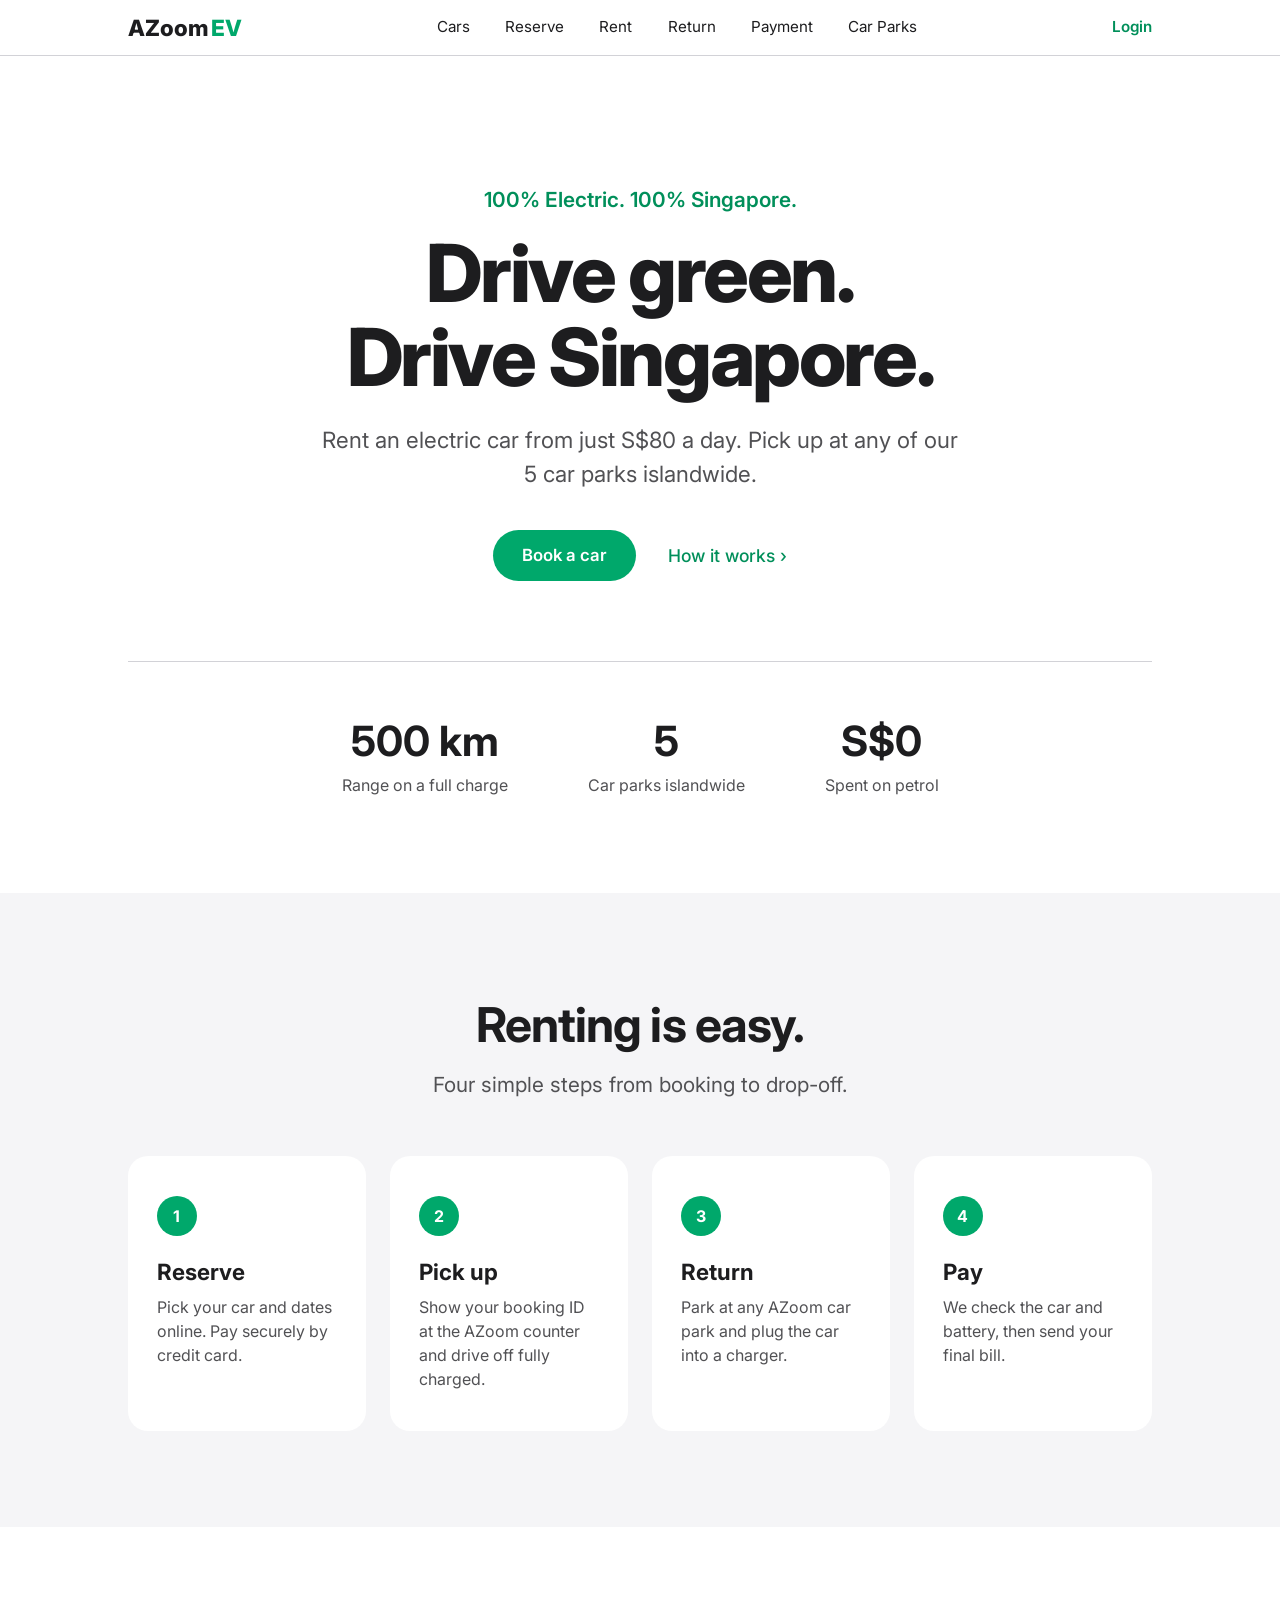
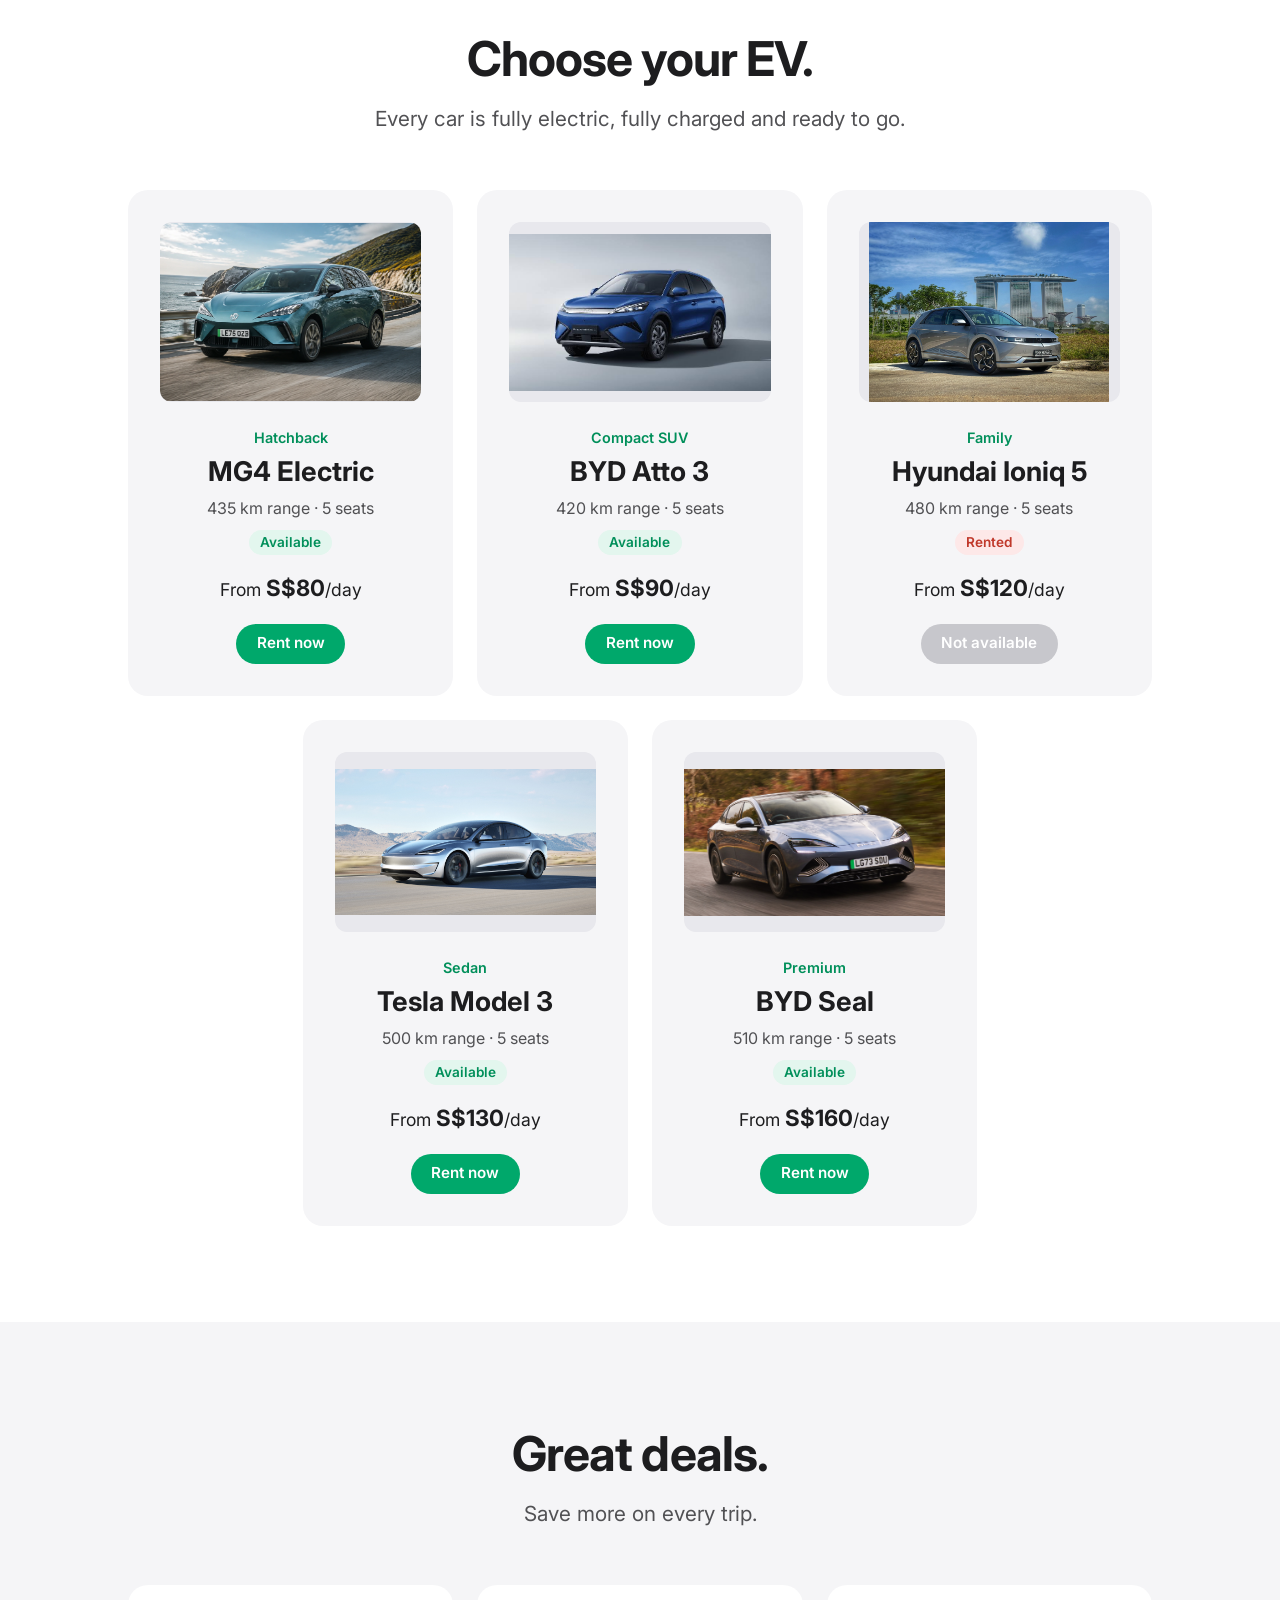
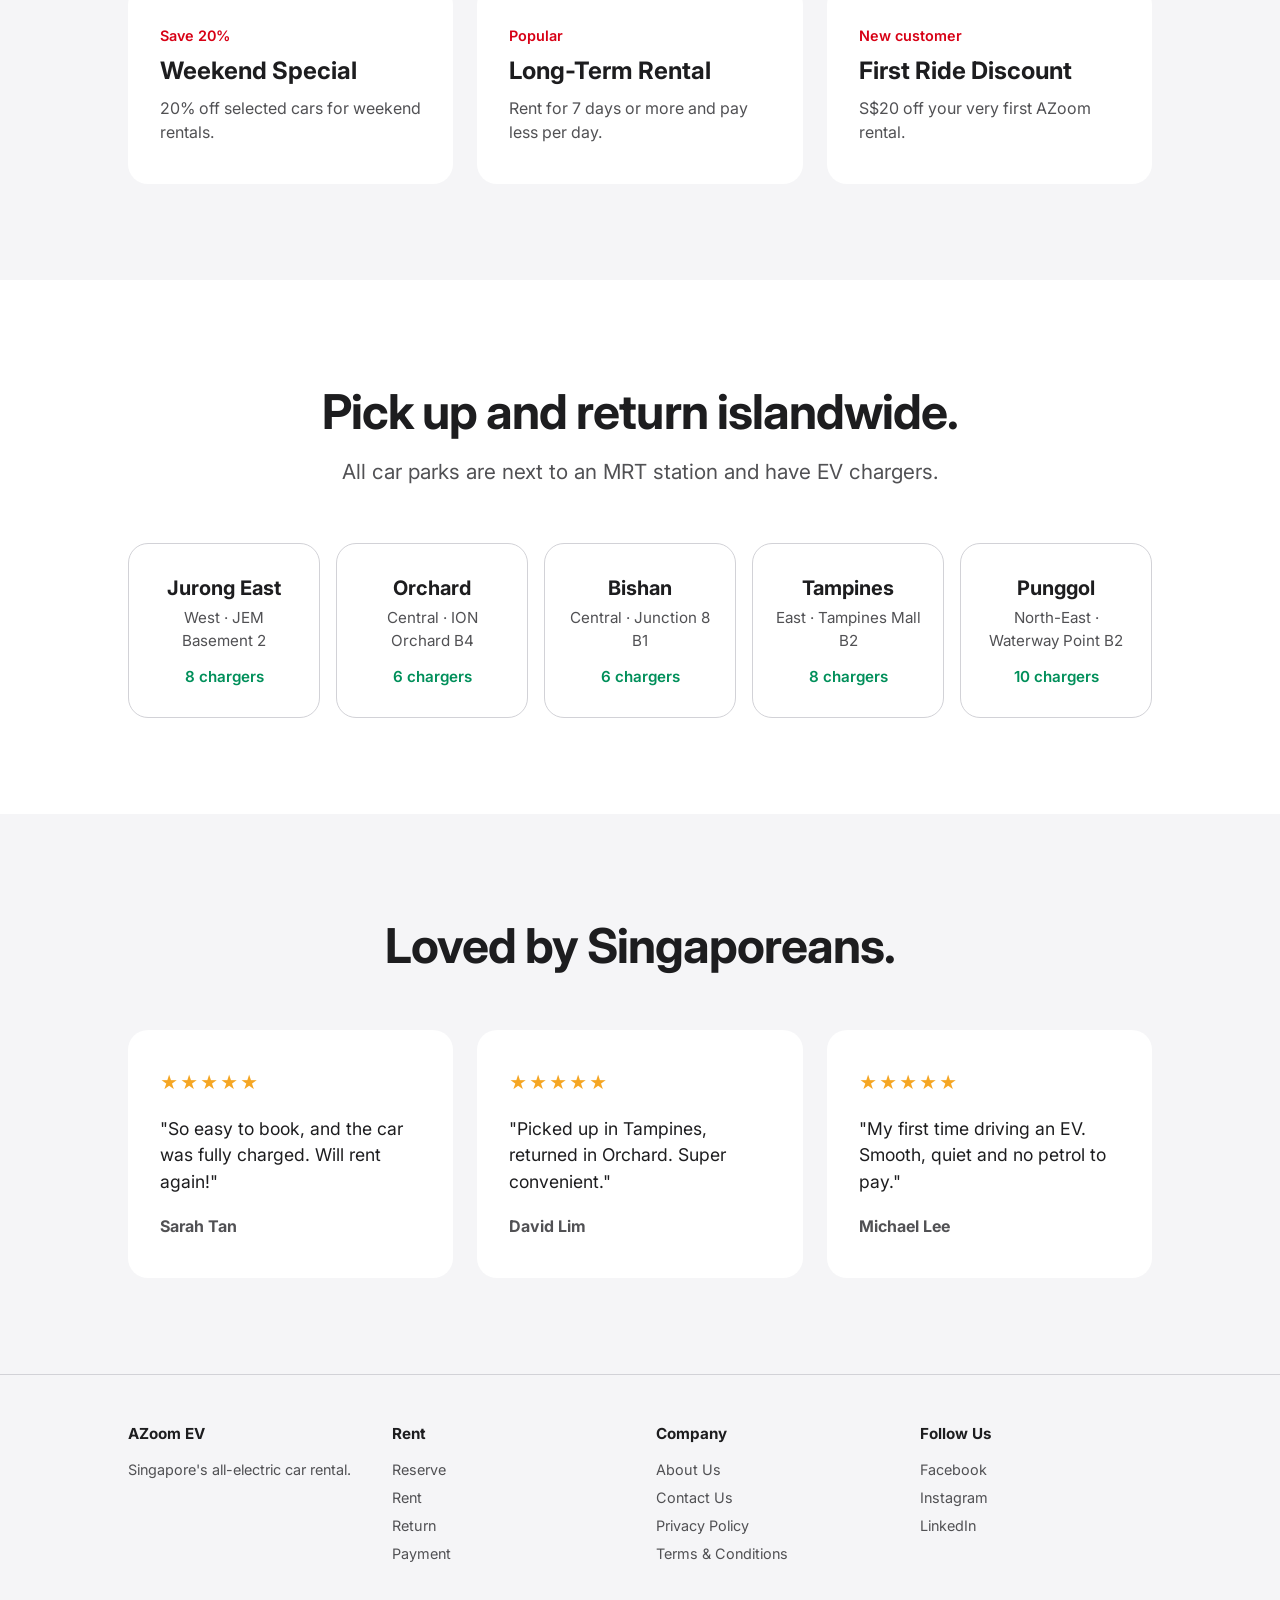
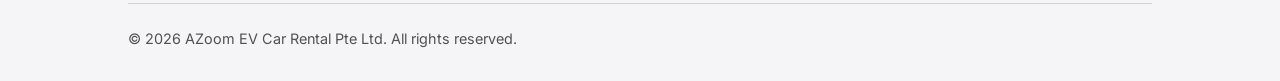
==== index.html @ a7573cf9 "Add rent at the office page Counter staff look up a booking ID, tick the licence and card checks, re" ====
<!DOCTYPE html>
<html lang="en">
<head>
    <meta charset="UTF-8">
    <meta name="viewport" content="width=device-width, initial-scale=1.0">
    <title>AZoom | Singapore's All-Electric Car Rental</title>
    <!-- Inter font from Google Fonts (close to Apple's font) -->
    <link href="https://fonts.googleapis.com/css2?family=Inter:wght@400;500;600;700;800&display=swap" rel="stylesheet">
    <link rel="stylesheet" href="Car_rental.css">
</head>
<body>
    <header>
        <a href="index.html" class="logo">AZoom<span>EV</span></a>
        <nav>
            <a href="#fleet">Cars</a>
            <a href="reserve.html">Reserve</a>
            <a href="rent.html">Rent</a>
            <a href="#">Return</a>
            <a href="#">Payment</a>
            <a href="#carparks">Car Parks</a>
        </nav>
        <a href="#" class="login">Login</a>
    </header>

    <main>
        <!-- Hero -->
        <section class="hero">
            <p class="eyebrow">100% Electric. 100% Singapore.</p>
            <h1>Drive green.<br>Drive Singapore.</h1>
            <p class="hero-sub">Rent an electric car from just S$80 a day. Pick up at any of our 5 car parks islandwide.</p>
            <div class="hero-links">
                <a href="#fleet" class="btn">Book a car</a>
                <a href="#how" class="link">How it works &rsaquo;</a>
            </div>
            <div class="stats">
                <div><strong>500 km</strong><span>Range on a full charge</span></div>
                <div><strong>5</strong><span>Car parks islandwide</span></div>
                <div><strong>S$0</strong><span>Spent on petrol</span></div>
            </div>
        </section>

        <!-- How it works -->
        <section class="how grey" id="how">
            <h2>Renting is easy.</h2>
            <p class="section-sub">Four simple steps from booking to drop-off.</p>
            <div class="steps">
                <article class="step">
                    <span class="num">1</span>
                    <h3>Reserve</h3>
                    <p>Pick your car and dates online. Pay securely by credit card.</p>
                </article>
                <article class="step">
                    <span class="num">2</span>
                    <h3>Pick up</h3>
                    <p>Show your booking ID at the AZoom counter and drive off fully charged.</p>
                </article>
                <article class="step">
                    <span class="num">3</span>
                    <h3>Return</h3>
                    <p>Park at any AZoom car park and plug the car into a charger.</p>
                </article>
                <article class="step">
                    <span class="num">4</span>
                    <h3>Pay</h3>
                    <p>We check the car and battery, then send your final bill.</p>
                </article>
            </div>
        </section>

        <!-- Fleet -->
        <section class="fleet" id="fleet">
            <h2>Choose your EV.</h2>
            <p class="section-sub">Every car is fully electric, fully charged and ready to go.</p>
            <!-- Car cards are added by script.js from the cars array in data.js -->
            <div class="car_grid" id="car-grid"></div>
        </section>

        <!-- Promotions -->
        <section class="promotion grey">
            <h2>Great deals.</h2>
            <p class="section-sub">Save more on every trip.</p>
            <div class="promo_grid">
                <article class="promo">
                    <p class="promo-tag">Save 20%</p>
                    <h3>Weekend Special</h3>
                    <p>20% off selected cars for weekend rentals.</p>
                </article>
                <article class="promo">
                    <p class="promo-tag">Popular</p>
                    <h3>Long-Term Rental</h3>
                    <p>Rent for 7 days or more and pay less per day.</p>
                </article>
                <article class="promo">
                    <p class="promo-tag">New customer</p>
                    <h3>First Ride Discount</h3>
                    <p>S$20 off your very first AZoom rental.</p>
                </article>
            </div>
        </section>

        <!-- Car parks -->
        <section class="carparks" id="carparks">
            <h2>Pick up and return islandwide.</h2>
            <p class="section-sub">All car parks are next to an MRT station and have EV chargers.</p>
            <!-- Car park cards are added by script.js from the carParks array in data.js -->
            <div class="carpark_grid" id="carpark-grid"></div>
        </section>

        <!-- Reviews -->
        <section class="testimonials grey">
            <h2>Loved by Singaporeans.</h2>
            <div class="testimonial-container">
                <article class="testimonial">
                    <p class="stars">★★★★★</p>
                    <p>"So easy to book, and the car was fully charged. Will rent again!"</p>
                    <h3>Sarah Tan</h3>
                </article>
                <article class="testimonial">
                    <p class="stars">★★★★★</p>
                    <p>"Picked up in Tampines, returned in Orchard. Super convenient."</p>
                    <h3>David Lim</h3>
                </article>
                <article class="testimonial">
                    <p class="stars">★★★★★</p>
                    <p>"My first time driving an EV. Smooth, quiet and no petrol to pay."</p>
                    <h3>Michael Lee</h3>
                </article>
            </div>
        </section>
    </main>

    <footer>
        <div class="footer-container">
            <div>
                <h3>AZoom EV</h3>
                <p>Singapore's all-electric car rental.</p>
            </div>
            <div>
                <h3>Rent</h3>
                <ul>
                    <li><a href="reserve.html">Reserve</a></li>
                    <li><a href="rent.html">Rent</a></li>
                    <li><a href="#">Return</a></li>
                    <li><a href="#">Payment</a></li>
                </ul>
            </div>
            <div>
                <h3>Company</h3>
                <ul>
                    <li><a href="#">About Us</a></li>
                    <li><a href="#">Contact Us</a></li>
                    <li><a href="#">Privacy Policy</a></li>
                    <li><a href="#">Terms &amp; Conditions</a></li>
                </ul>
            </div>
            <div>
                <h3>Follow Us</h3>
                <ul>
                    <li><a href="#">Facebook</a></li>
                    <li><a href="#">Instagram</a></li>
                    <li><a href="#">LinkedIn</a></li>
                </ul>
            </div>
        </div>
        <p class="copyright">&copy; 2026 AZoom EV Car Rental Pte Ltd. All rights reserved.</p>
    </footer>

    <!-- data.js must load first, because script.js uses its arrays -->
    <script src="data.js"></script>
    <script src="script.js"></script>
</body>
</html>
---- Car_rental.css ----
/* =========================================
   Colours (change them here once)
========================================= */
:root {
    --black: #1d1d1f;     /* main text, Apple-style near-black */
    --grey-text: #515154; /* secondary text, still easy to read */
    --grey-bg: #f5f5f7;   /* light grey section background */
    --green: #00a86b;     /* AZoom EV brand colour */
    --green-dark: #008f5a;
    --white: #ffffff;
    --border: #d2d2d7;
}

/* =========================================
   Global & Reset
========================================= */
* {
    margin: 0;
    padding: 0;
    box-sizing: border-box;
}

html {
    scroll-behavior: smooth;
}

body {
    font-family: -apple-system, BlinkMacSystemFont, 'Inter', Arial, sans-serif;
    color: var(--black);
    background-color: var(--white);
    line-height: 1.5;
}

a {
    text-decoration: none;
}

[hidden] {
    display: none !important;
}

section {
    padding: 6rem 10%;
    text-align: center;
}

.grey {
    background-color: var(--grey-bg);
}

section h2 {
    font-size: 3rem;
    font-weight: 700;
    letter-spacing: -0.02em;
}

.section-sub {
    font-size: 1.3rem;
    color: var(--grey-text);
    margin: 0.5rem 0 3.5rem;
}

/* Buttons */
.btn {
    display: inline-block;
    padding: 0.8rem 1.8rem;
    border-radius: 999px;
    background-color: var(--green);
    color: var(--white);
    font-size: 1.05rem;
    font-weight: 600;
    transition: background-color 0.2s ease;
}

.btn:hover {
    background-color: var(--green-dark);
}

.btn-small {
    padding: 0.55rem 1.3rem;
    font-size: 0.95rem;
}

.link {
    color: var(--green-dark);
    font-size: 1.1rem;
    font-weight: 500;
}

.link:hover {
    text-decoration: underline;
}

/* =========================================
   Header (thin bar that stays on top)
========================================= */
header {
    position: sticky;
    top: 0;
    z-index: 10;
    display: flex;
    justify-content: space-between;
    align-items: center;
    height: 56px;
    padding: 0 10%;
    background-color: rgba(255, 255, 255, 0.85);
    backdrop-filter: blur(12px);
    border-bottom: 1px solid var(--border);
}

.logo {
    font-size: 1.4rem;
    font-weight: 800;
    color: var(--black);
}

.logo span {
    color: var(--green);
    margin-left: 2px;
}

nav {
    display: flex;
    gap: 2.2rem;
}

nav a {
    color: var(--black);
    font-size: 0.95rem;
    transition: color 0.2s ease;
}

nav a:hover {
    color: var(--green);
}

.login {
    color: var(--green-dark);
    font-weight: 600;
    font-size: 0.95rem;
}

/* =========================================
   Hero
========================================= */
.hero {
    padding: 8rem 10% 6rem;
}

.eyebrow {
    color: var(--green-dark);
    font-size: 1.3rem;
    font-weight: 600;
    margin-bottom: 1rem;
}

.hero h1 {
    font-size: 5rem;
    font-weight: 800;
    line-height: 1.05;
    letter-spacing: -0.03em;
    animation: fadeUp 0.9s ease both;
}

.hero-sub {
    max-width: 640px;
    margin: 1.5rem auto 2.5rem;
    font-size: 1.4rem;
    color: var(--grey-text);
}

.hero-links {
    display: flex;
    justify-content: center;
    align-items: center;
    gap: 2rem;
}

.stats {
    display: flex;
    justify-content: center;
    gap: 5rem;
    margin-top: 5rem;
    padding-top: 3rem;
    border-top: 1px solid var(--border);
}

.stats strong {
    display: block;
    font-size: 2.6rem;
    font-weight: 700;
}

.stats span {
    color: var(--grey-text);
}

/* =========================================
   How It Works
========================================= */
.steps {
    display: grid;
    grid-template-columns: repeat(4, 1fr);
    gap: 1.5rem;
}

.step {
    padding: 2.5rem 1.8rem;
    background-color: var(--white);
    border-radius: 20px;
    text-align: left;
}

.num {
    display: inline-flex;
    align-items: center;
    justify-content: center;
    width: 40px;
    height: 40px;
    margin-bottom: 1.2rem;
    border-radius: 50%;
    background-color: var(--green);
    color: var(--white);
    font-weight: 700;
}

.step h3 {
    font-size: 1.4rem;
    margin-bottom: 0.4rem;
}

.step p {
    color: var(--grey-text);
}

/* =========================================
   Fleet
========================================= */
.car_grid {
    display: flex;
    flex-wrap: wrap;
    justify-content: center;
    gap: 1.5rem;
}

.car {
    flex: 0 1 calc(33.333% - 1rem);
    padding: 2rem;
    background-color: var(--grey-bg);
    border-radius: 20px;
    transition: transform 0.3s ease;
}

.car:hover {
    transform: scale(1.02);
}

.car-img {
    width: 100%;
    height: 180px;
    object-fit: contain;
    margin-bottom: 1.2rem;
    border-radius: 12px;
    background-color: #e8e8ed; /* shows until a photo is added */
}

.car-type {
    color: var(--green-dark);
    font-size: 0.9rem;
    font-weight: 600;
}

.car h3 {
    font-size: 1.7rem;
    margin: 0.2rem 0;
}

.car-specs {
    color: var(--grey-text);
}

.car-price {
    margin: 1rem 0 1.2rem;
    font-size: 1.1rem;
}

.car-price strong {
    font-size: 1.4rem;
}

/* Available / Rented label on each car */
.status {
    display: inline-block;
    margin-top: 0.6rem;
    padding: 0.15rem 0.7rem;
    border-radius: 999px;
    font-size: 0.85rem;
    font-weight: 600;
}

.status.available {
    background-color: #e3f6ee;
    color: var(--green-dark);
}

.status.rented {
    background-color: #fde8e8;
    color: #c0392b;
}

.btn-disabled,
.btn-disabled:hover {
    background-color: #c7c7cc;
    cursor: not-allowed;
}

/* =========================================
   Promotions
========================================= */
.promo_grid {
    display: grid;
    grid-template-columns: repeat(3, 1fr);
    gap: 1.5rem;
}

.promo {
    padding: 2.5rem 2rem;
    background-color: var(--white);
    border-radius: 20px;
    text-align: left;
}

.promo-tag {
    color: #d70015;
    font-size: 0.9rem;
    font-weight: 600;
    margin-bottom: 0.4rem;
}

.promo h3 {
    font-size: 1.5rem;
    margin-bottom: 0.4rem;
}

.promo p:last-child {
    color: var(--grey-text);
}

/* =========================================
   Car Parks
========================================= */
.carpark_grid {
    display: grid;
    grid-template-columns: repeat(5, 1fr);
    gap: 1rem;
}

.carpark {
    padding: 1.8rem 1.2rem;
    border: 1px solid var(--border);
    border-radius: 20px;
    transition: border-color 0.2s ease;
}

.carpark:hover {
    border-color: var(--green);
}

.carpark h3 {
    font-size: 1.25rem;
    margin-bottom: 0.3rem;
}

.carpark p {
    color: var(--grey-text);
    font-size: 0.95rem;
}

.carpark .chargers {
    margin-top: 0.8rem;
    color: var(--green-dark);
    font-weight: 600;
}

/* =========================================
   Testimonials
========================================= */
.testimonial-container {
    display: grid;
    grid-template-columns: repeat(3, 1fr);
    gap: 1.5rem;
    margin-top: 3rem;
}

.testimonial {
    padding: 2.5rem 2rem;
    background-color: var(--white);
    border-radius: 20px;
    text-align: left;
}

.stars {
    color: #f5a623;
    letter-spacing: 2px;
    margin-bottom: 0.8rem;
}

.testimonial p {
    font-size: 1.1rem;
    margin-bottom: 1.2rem;
}

.testimonial h3 {
    font-size: 1rem;
    color: var(--grey-text);
}

/* =========================================
   Footer
========================================= */
footer {
    padding: 3rem 10% 2rem;
    background-color: var(--grey-bg);
    border-top: 1px solid var(--border);
    font-size: 0.9rem;
}

.footer-container {
    display: grid;
    grid-template-columns: repeat(4, 1fr);
    gap: 2rem;
    padding-bottom: 2rem;
    border-bottom: 1px solid var(--border);
}

.footer-container h3 {
    font-size: 0.95rem;
    margin-bottom: 0.8rem;
}

.footer-container p,
.footer-container a {
    color: var(--grey-text);
}

.footer-container ul {
    list-style: none;
}

.footer-container li {
    margin-bottom: 0.4rem;
}

.footer-container a:hover {
    color: var(--black);
    text-decoration: underline;
}

.copyright {
    padding-top: 1.5rem;
    color: var(--grey-text);
}

/* =========================================
   Reserve Page
========================================= */
nav a.current {
    color: var(--green);
    font-weight: 600;
}

.page-title {
    padding: 5rem 10% 0;
}

.page-title h1 {
    font-size: 3.5rem;
    font-weight: 800;
    letter-spacing: -0.02em;
}

.page-title .section-sub {
    margin-bottom: 0;
}

.reserve-layout {
    display: grid;
    grid-template-columns: 1.4fr 1fr;
    gap: 2rem;
    align-items: start;
    padding-top: 3rem;
    text-align: left;
}

.reserve-form fieldset {
    margin-bottom: 1.5rem;
    padding: 2rem;
    border: none;
    border-radius: 20px;
    background-color: var(--grey-bg);
}

.reserve-form legend {
    float: left;
    width: 100%;
    padding: 0;
    margin-bottom: 0.5rem;
    font-size: 1.3rem;
    font-weight: 700;
}

.reserve-form legend ~ * {
    clear: both;
}

.reserve-form label {
    display: block;
    margin: 0.9rem 0 0.35rem;
    font-size: 0.95rem;
    font-weight: 600;
}

.reserve-form input,
.reserve-form select {
    width: 100%;
    padding: 0.8rem 1rem;
    border: 1px solid var(--border);
    border-radius: 12px;
    background-color: var(--white);
    color: var(--black);
    font-family: inherit;
    font-size: 1rem;
}

.reserve-form input:focus,
.reserve-form select:focus {
    outline: none;
    border-color: var(--green);
    box-shadow: 0 0 0 3px rgba(0, 168, 107, 0.2);
}

.form-row {
    display: grid;
    grid-template-columns: 1fr 1fr;
    gap: 1rem;
}

.hint {
    margin-top: 0.8rem;
    color: var(--grey-text);
    font-size: 0.9rem;
}

.form-error {
    min-height: 1.5rem;
    margin-bottom: 0.8rem;
    color: #d70015;
    font-weight: 600;
}

.btn-full {
    width: 100%;
    border: none;
    font-family: inherit;
    cursor: pointer;
}

.summary {
    position: sticky;
    top: 80px;
    padding: 2rem;
    border: 1px solid var(--border);
    border-radius: 20px;
}

.summary-img {
    width: 100%;
    height: 200px;
    object-fit: contain;
    margin-bottom: 1rem;
    border-radius: 12px;
    background-color: var(--grey-bg);
}

.summary h2 {
    font-size: 1.9rem;
}

.summary-lines {
    margin-top: 1.5rem;
}

.summary-lines div {
    display: flex;
    justify-content: space-between;
    padding: 0.7rem 0;
    border-bottom: 1px solid var(--border);
}

.summary-lines dt {
    color: var(--grey-text);
}

.summary-lines dd {
    font-weight: 600;
}

.summary-total {
    font-size: 1.3rem;
    border-bottom: none !important;
}

.summary-total dt {
    color: var(--black) !important;
    font-weight: 700;
}

.confirmation {
    padding: 5rem 10%;
}

.confirm-card {
    max-width: 560px;
    margin: 0 auto;
    padding: 3rem;
    border-radius: 24px;
    background-color: var(--grey-bg);
    animation: fadeUp 0.6s ease both;
}

.confirm-tick {
    display: inline-flex;
    align-items: center;
    justify-content: center;
    width: 64px;
    height: 64px;
    margin-bottom: 1rem;
    border-radius: 50%;
    background-color: var(--green);
    color: var(--white);
    font-size: 2rem;
}

.confirm-card .section-sub {
    margin: 0.5rem 0 0;
}

.booking-id {
    font-size: 2.6rem;
    font-weight: 800;
    letter-spacing: 0.05em;
    color: var(--green-dark);
}

.confirm-card .summary-lines {
    text-align: left;
}

.confirm-card .btn {
    margin-top: 1.5rem;
}

/* =========================================
   Animation
========================================= */
@keyframes fadeUp {
    from {
        opacity: 0;
        transform: translateY(20px);
    }
    to {
        opacity: 1;
        transform: translateY(0);
    }
}

/* =========================================
   Rent Page
========================================= */
.reserve-form .check-label {
    display: flex;
    align-items: center;
    gap: 0.6rem;
    font-weight: 500;
}

.reserve-form .check-label input {
    width: 20px;
    height: 20px;
    accent-color: var(--green);
}
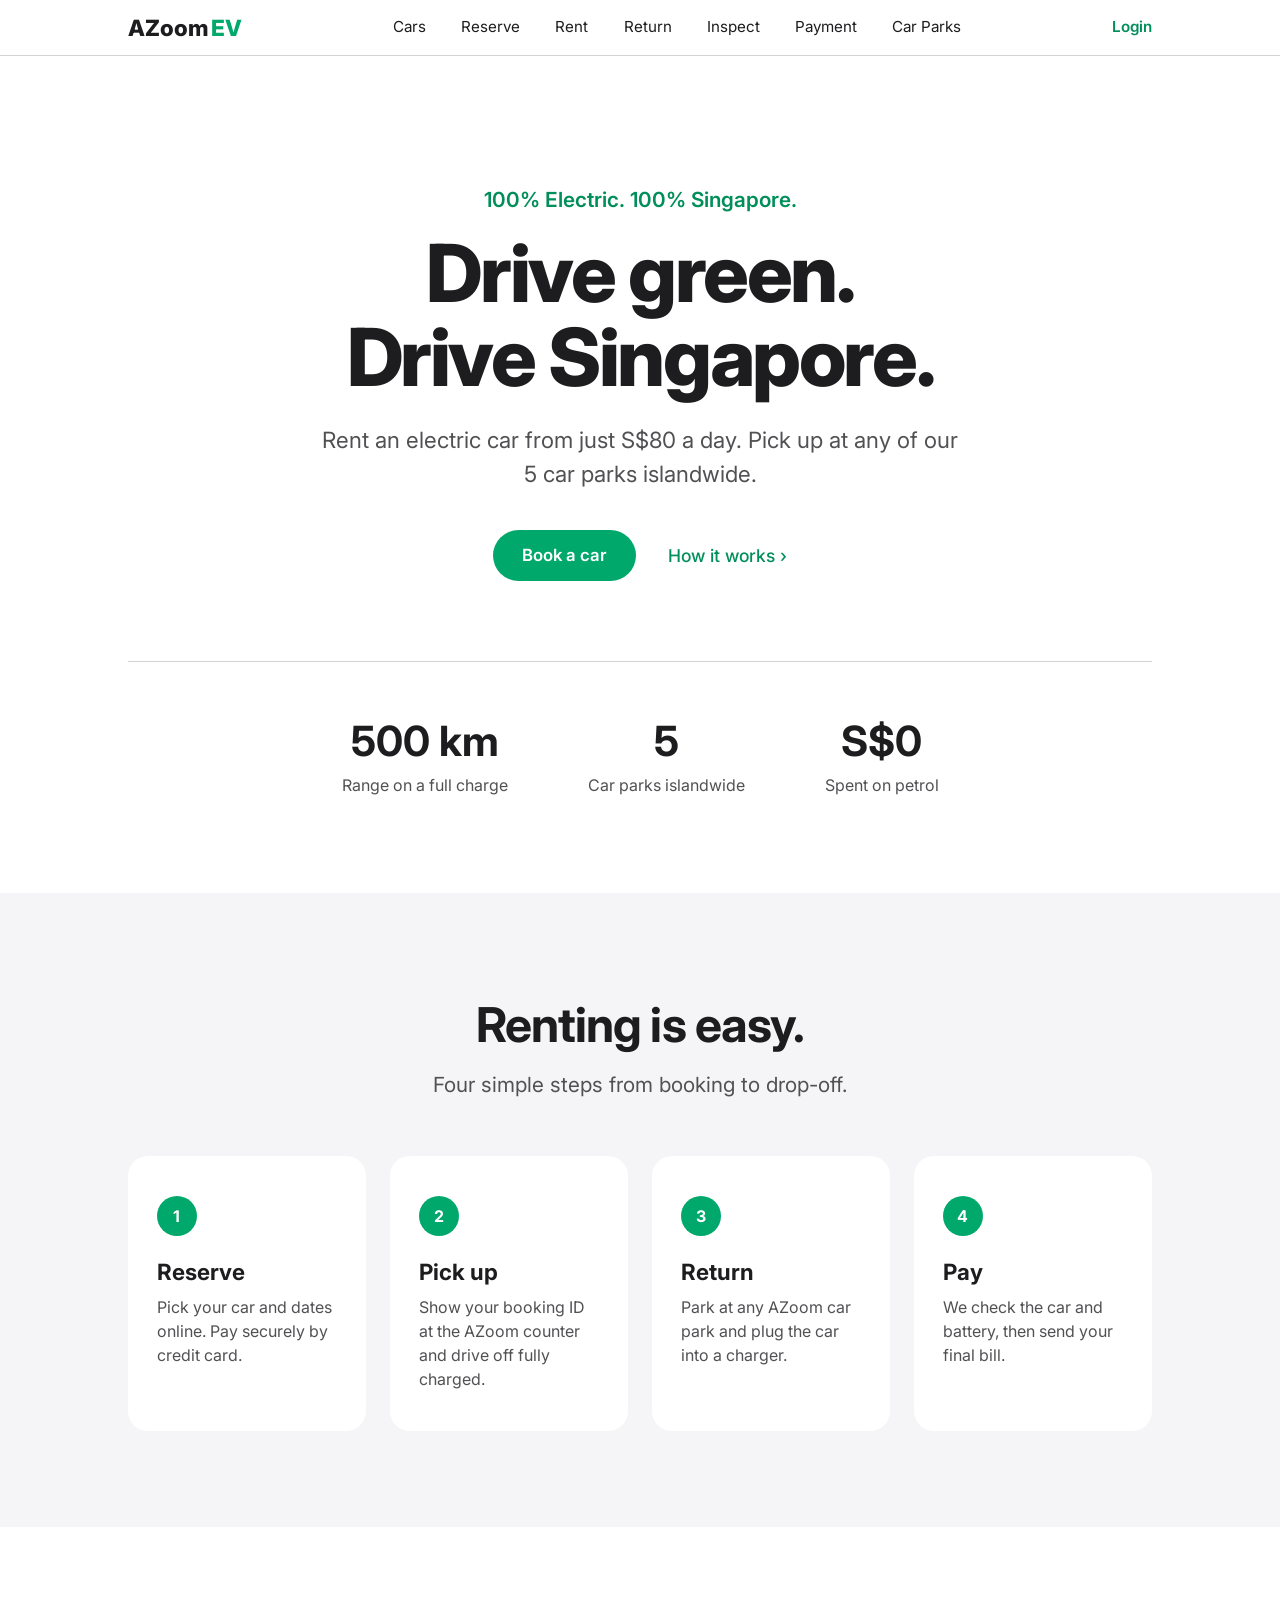
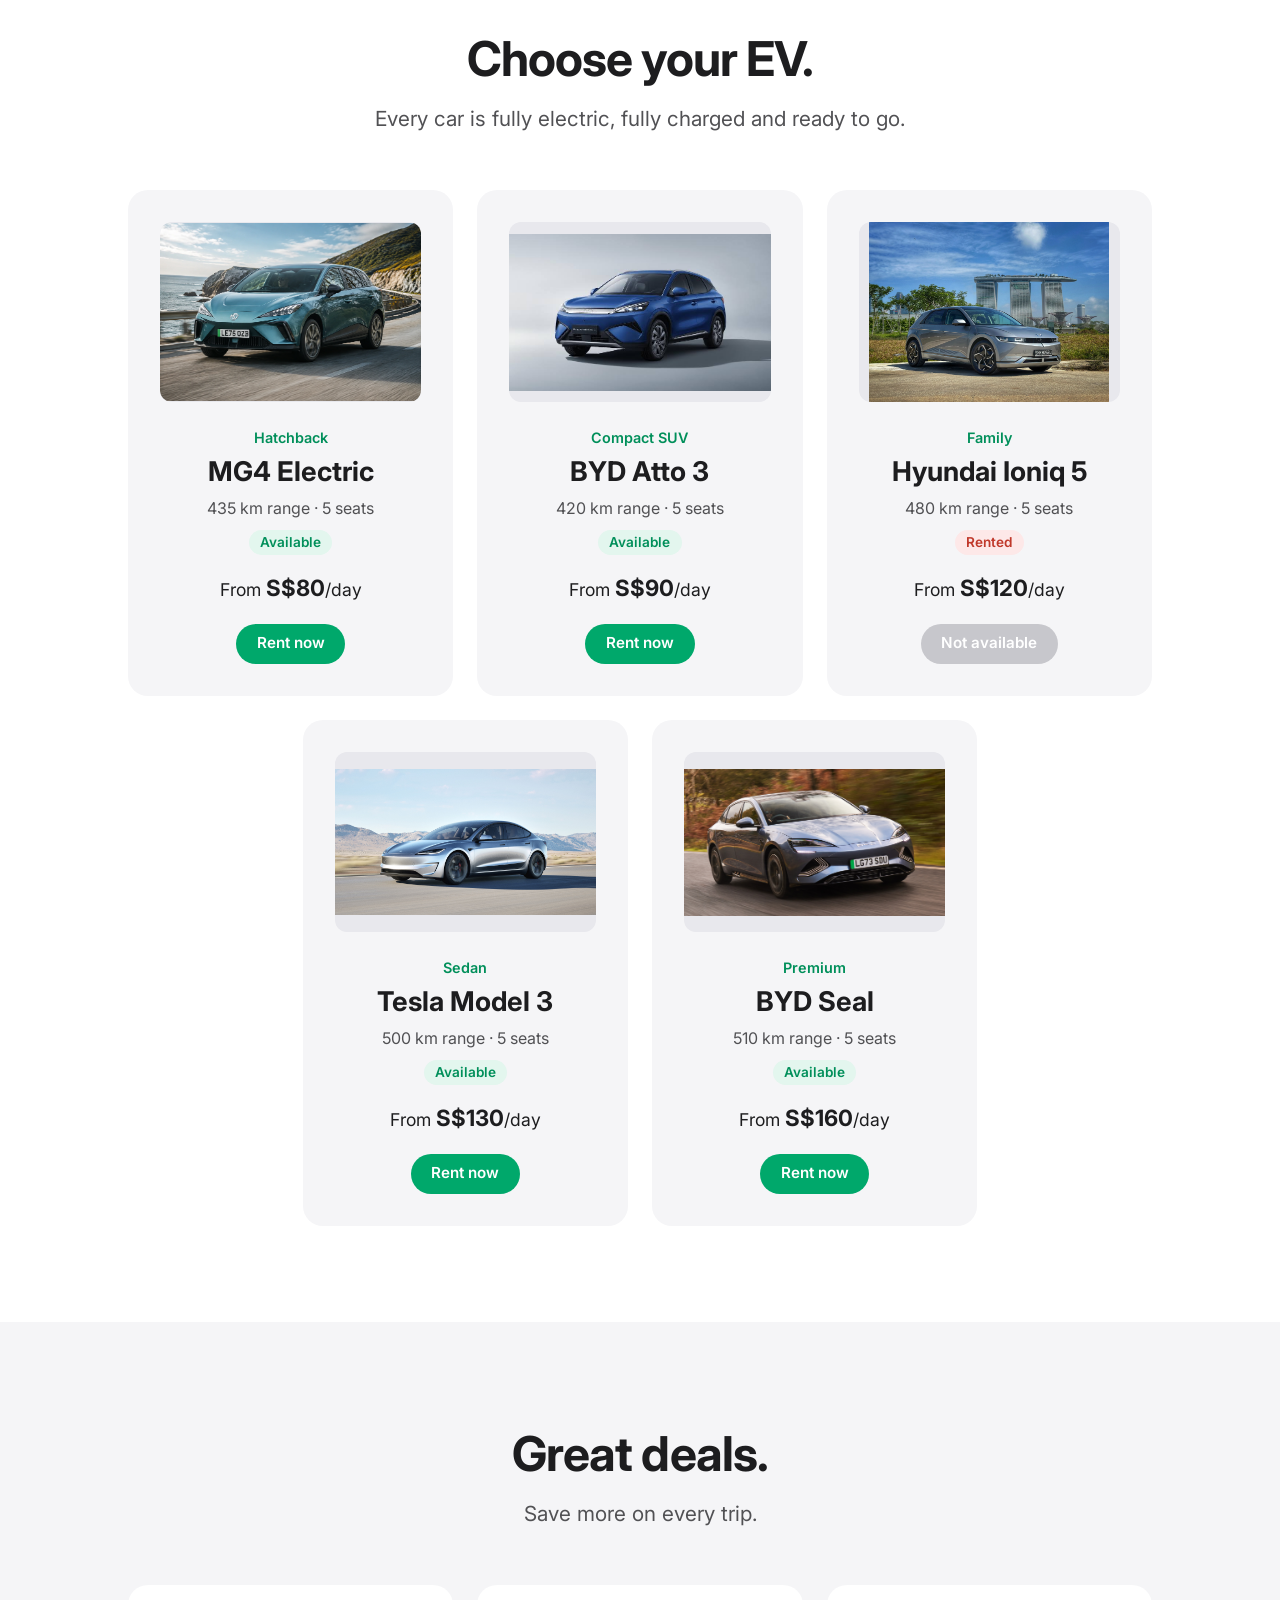
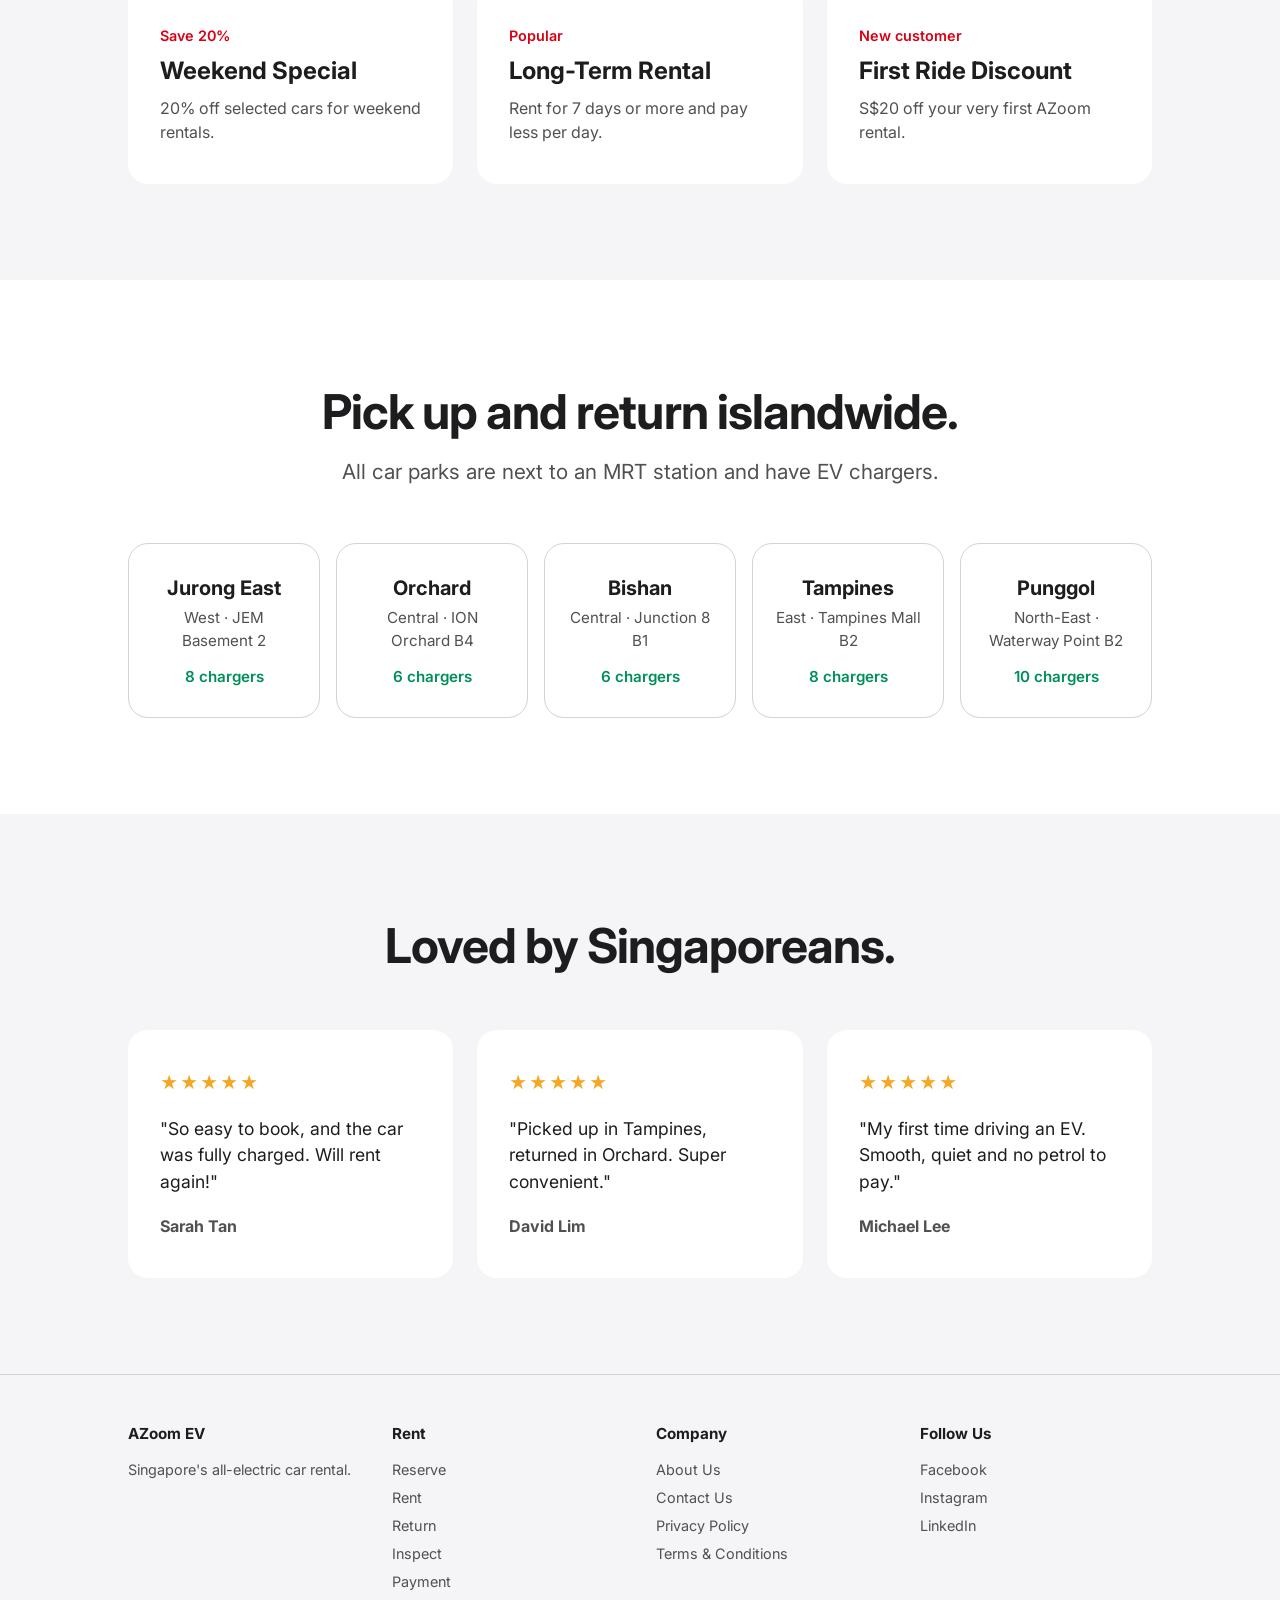
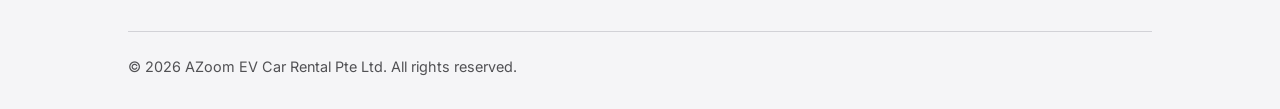
==== commit 1f2c5969: "Add employee inspection page Staff look up a Returned booking, tick any damage from a price list, en" ====
--- a/index.html
+++ b/index.html
@@ -15,7 +15,8 @@
             <a href="#fleet">Cars</a>
             <a href="reserve.html">Reserve</a>
             <a href="rent.html">Rent</a>
-            <a href="#">Return</a>
+            <a href="return.html">Return</a>
+            <a href="inspect.html">Inspect</a>
             <a href="#">Payment</a>
             <a href="#carparks">Car Parks</a>
         </nav>
@@ -140,7 +141,8 @@
                 <ul>
                     <li><a href="reserve.html">Reserve</a></li>
                     <li><a href="rent.html">Rent</a></li>
-                    <li><a href="#">Return</a></li>
+                    <li><a href="return.html">Return</a></li>
+                    <li><a href="inspect.html">Inspect</a></li>
                     <li><a href="#">Payment</a></li>
                 </ul>
             </div>
--- a/Car_rental.css
+++ b/Car_rental.css
@@ -689,3 +689,49 @@
     height: 20px;
     accent-color: var(--green);
 }
+
+/* =========================================
+   Return Page
+========================================= */
+.park-options {
+    display: grid;
+    grid-template-columns: 1fr 1fr;
+    gap: 1rem;
+    margin-top: 1rem;
+}
+
+.reserve-form .park-option {
+    display: block;
+    margin: 0;
+    padding: 1.2rem;
+    border: 2px solid var(--border);
+    border-radius: 16px;
+    background-color: var(--white);
+    cursor: pointer;
+}
+
+.reserve-form .park-option input {
+    display: none;
+}
+
+.reserve-form .park-option:has(input:checked) {
+    border-color: var(--green);
+    box-shadow: 0 0 0 3px rgba(0, 168, 107, 0.2);
+}
+
+.park-option strong {
+    display: block;
+    font-size: 1.1rem;
+}
+
+.park-option span {
+    display: block;
+    color: var(--grey-text);
+    font-weight: 400;
+}
+
+.park-option .chargers {
+    margin-top: 0.5rem;
+    color: var(--green-dark);
+    font-weight: 600;
+}
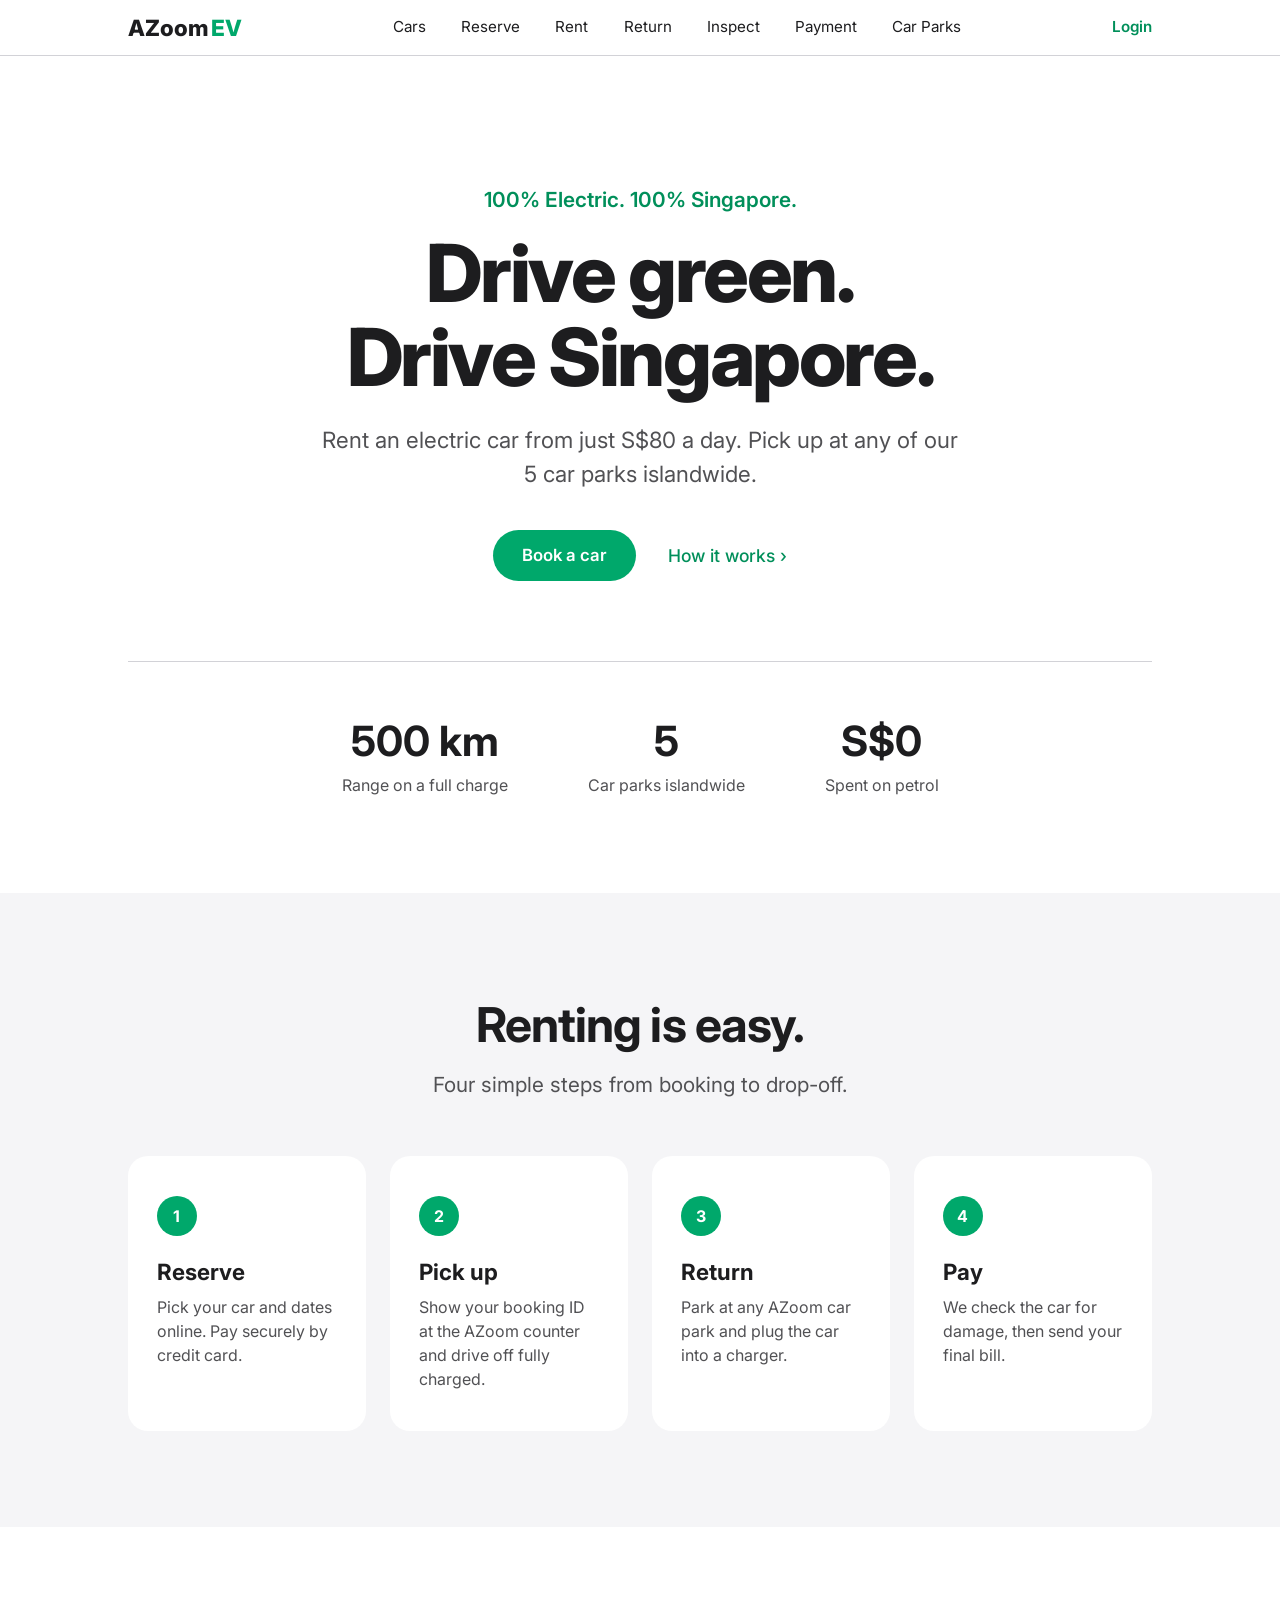
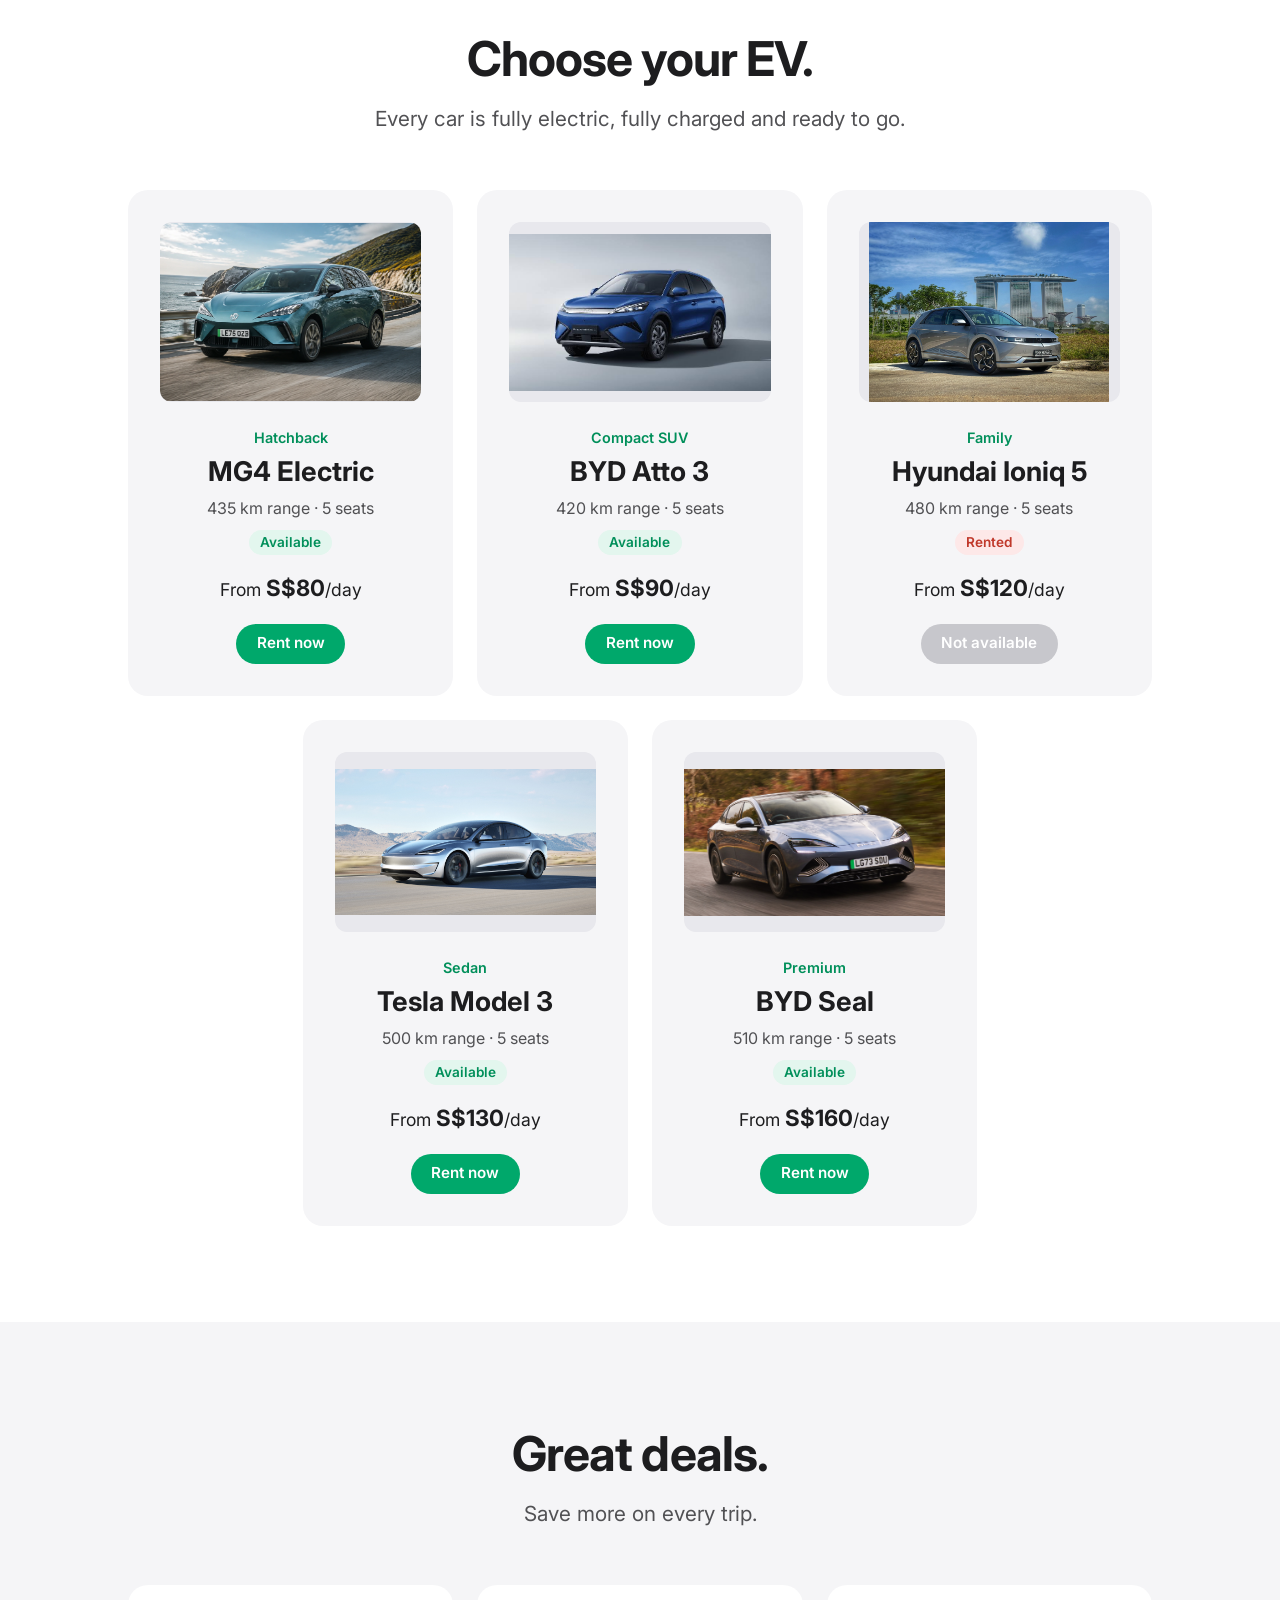
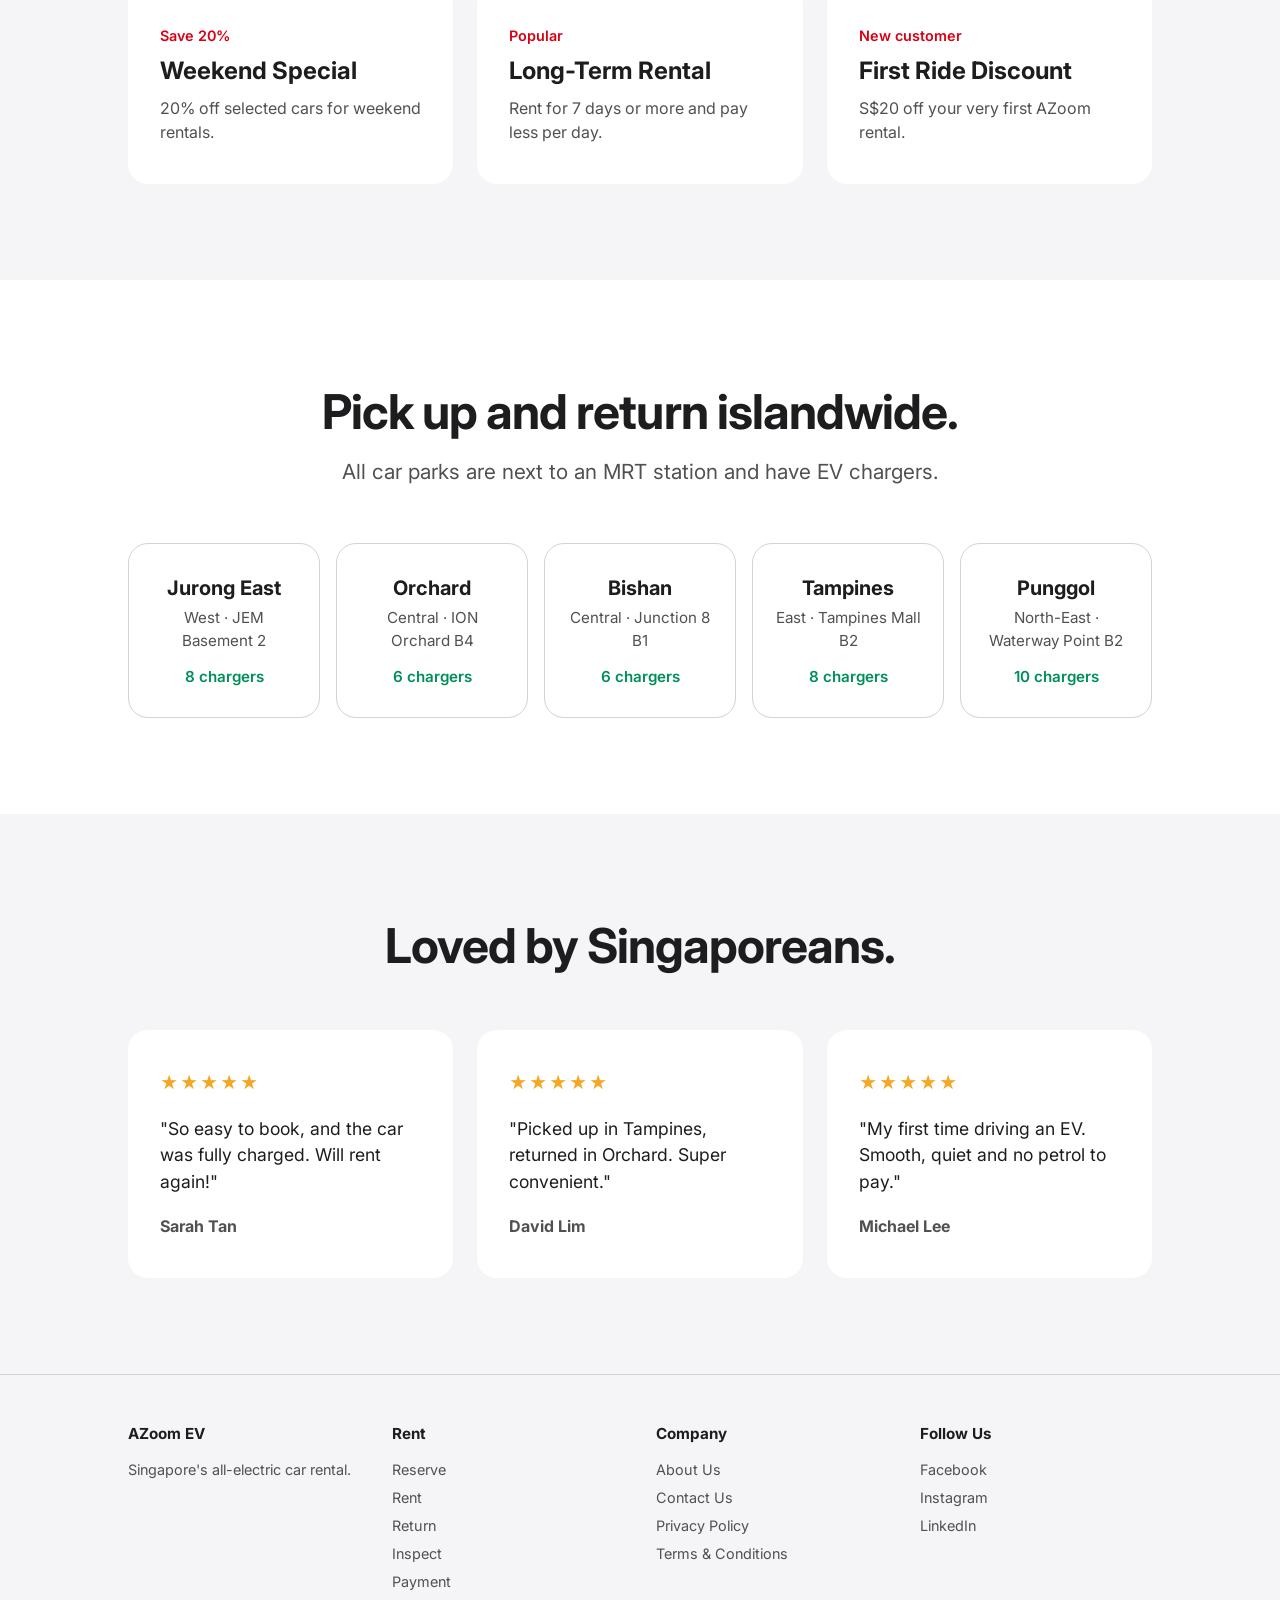
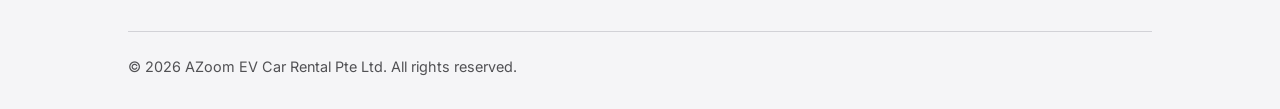
==== commit afa07dae: "Remove battery level and recharge fee Drop the battery field from the rent and inspect pages, the re" ====
--- a/index.html
+++ b/index.html
@@ -63,7 +63,7 @@
                 <article class="step">
                     <span class="num">4</span>
                     <h3>Pay</h3>
-                    <p>We check the car and battery, then send your final bill.</p>
+                    <p>We check the car for damage, then send your final bill.</p>
                 </article>
             </div>
         </section>
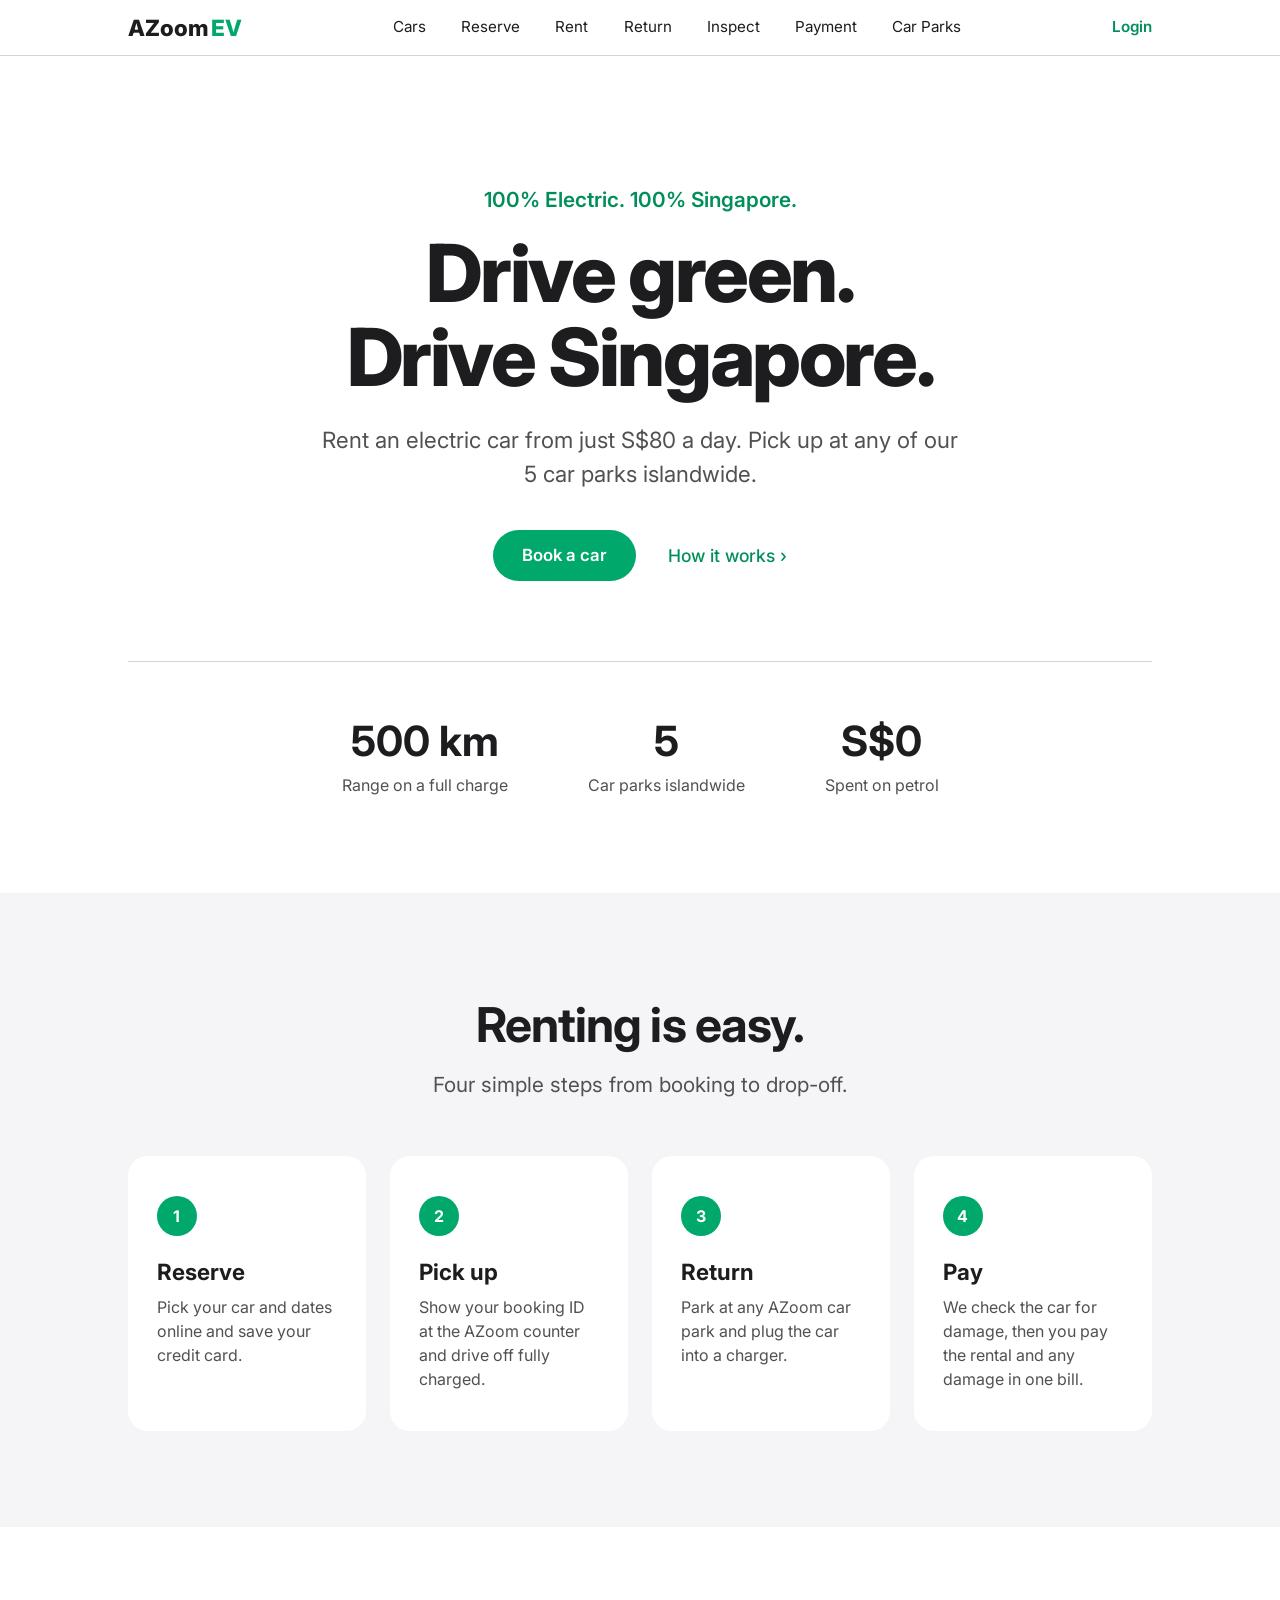
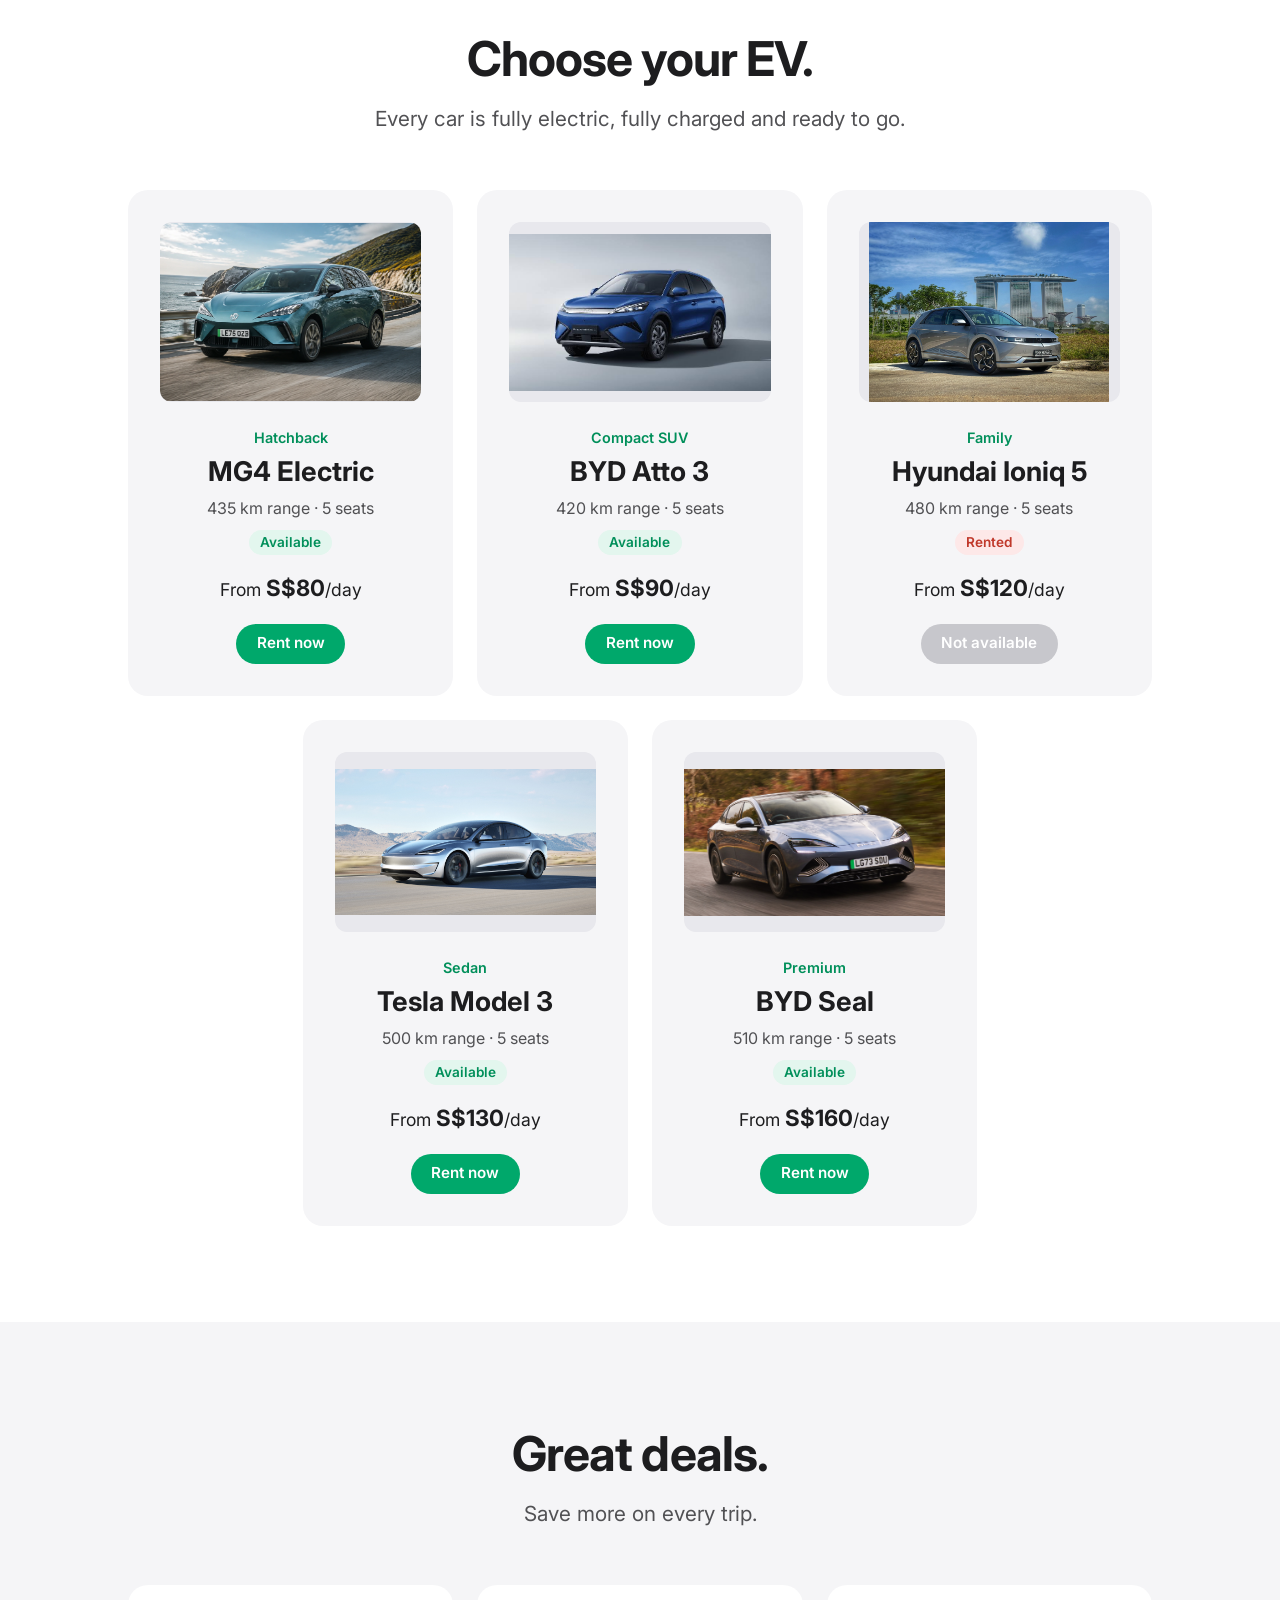
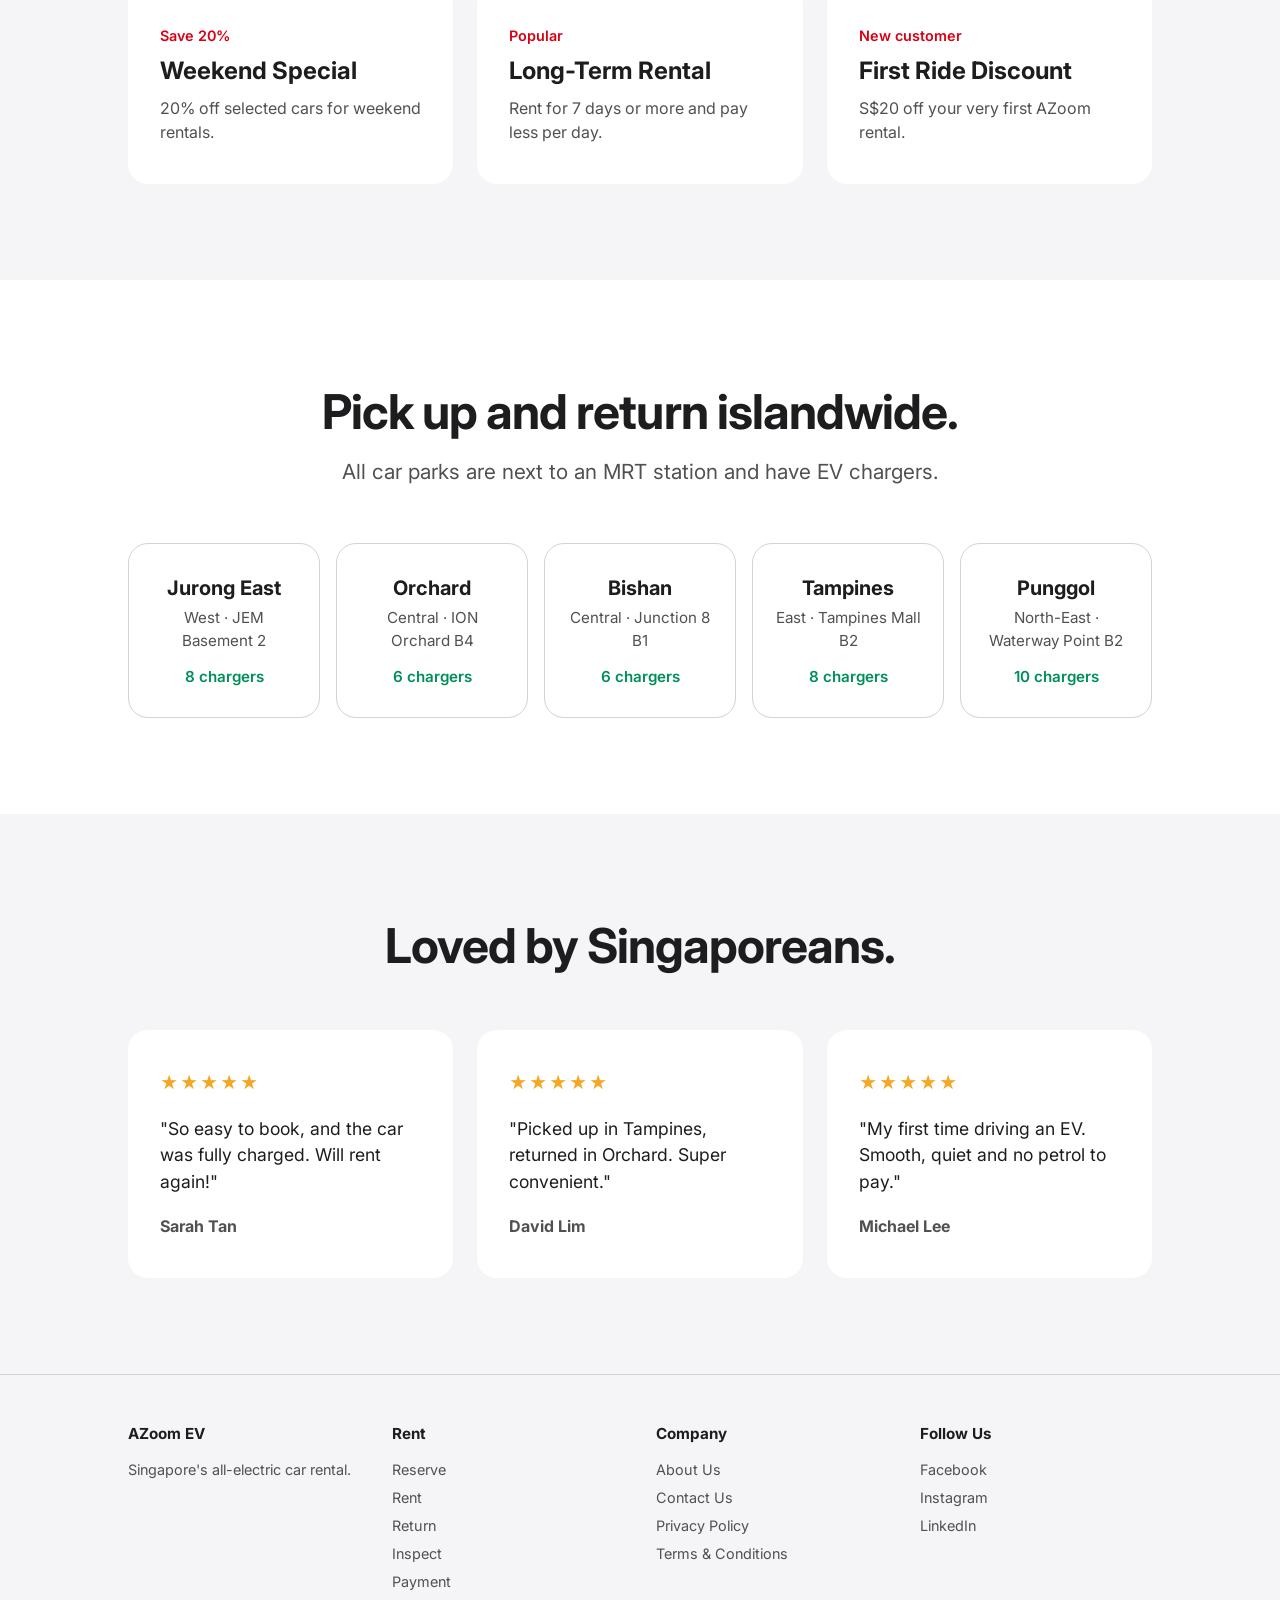
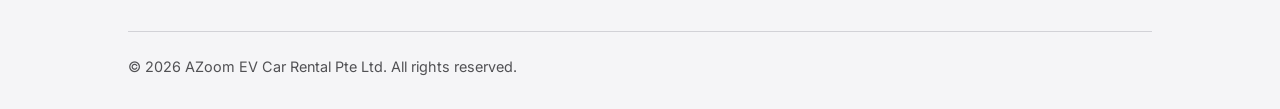
==== commit 371fb912: "Save the card at reservation and charge everything at the end The Reserve button no longer says pay:" ====
--- a/index.html
+++ b/index.html
@@ -17,7 +17,7 @@
             <a href="rent.html">Rent</a>
             <a href="return.html">Return</a>
             <a href="inspect.html">Inspect</a>
-            <a href="#">Payment</a>
+            <a href="payment.html">Payment</a>
             <a href="#carparks">Car Parks</a>
         </nav>
         <a href="#" class="login">Login</a>
@@ -48,7 +48,7 @@
                 <article class="step">
                     <span class="num">1</span>
                     <h3>Reserve</h3>
-                    <p>Pick your car and dates online. Pay securely by credit card.</p>
+                    <p>Pick your car and dates online and save your credit card.</p>
                 </article>
                 <article class="step">
                     <span class="num">2</span>
@@ -63,7 +63,7 @@
                 <article class="step">
                     <span class="num">4</span>
                     <h3>Pay</h3>
-                    <p>We check the car for damage, then send your final bill.</p>
+                    <p>We check the car for damage, then you pay the rental and any damage in one bill.</p>
                 </article>
             </div>
         </section>
@@ -143,7 +143,7 @@
                     <li><a href="rent.html">Rent</a></li>
                     <li><a href="return.html">Return</a></li>
                     <li><a href="inspect.html">Inspect</a></li>
-                    <li><a href="#">Payment</a></li>
+                    <li><a href="payment.html">Payment</a></li>
                 </ul>
             </div>
             <div>
--- a/Car_rental.css
+++ b/Car_rental.css
@@ -735,3 +735,10 @@
     color: var(--green-dark);
     font-weight: 600;
 }
+
+/* =========================================
+   Payment Page
+========================================= */
+#bill-notes {
+    margin-bottom: 1.2rem;
+}
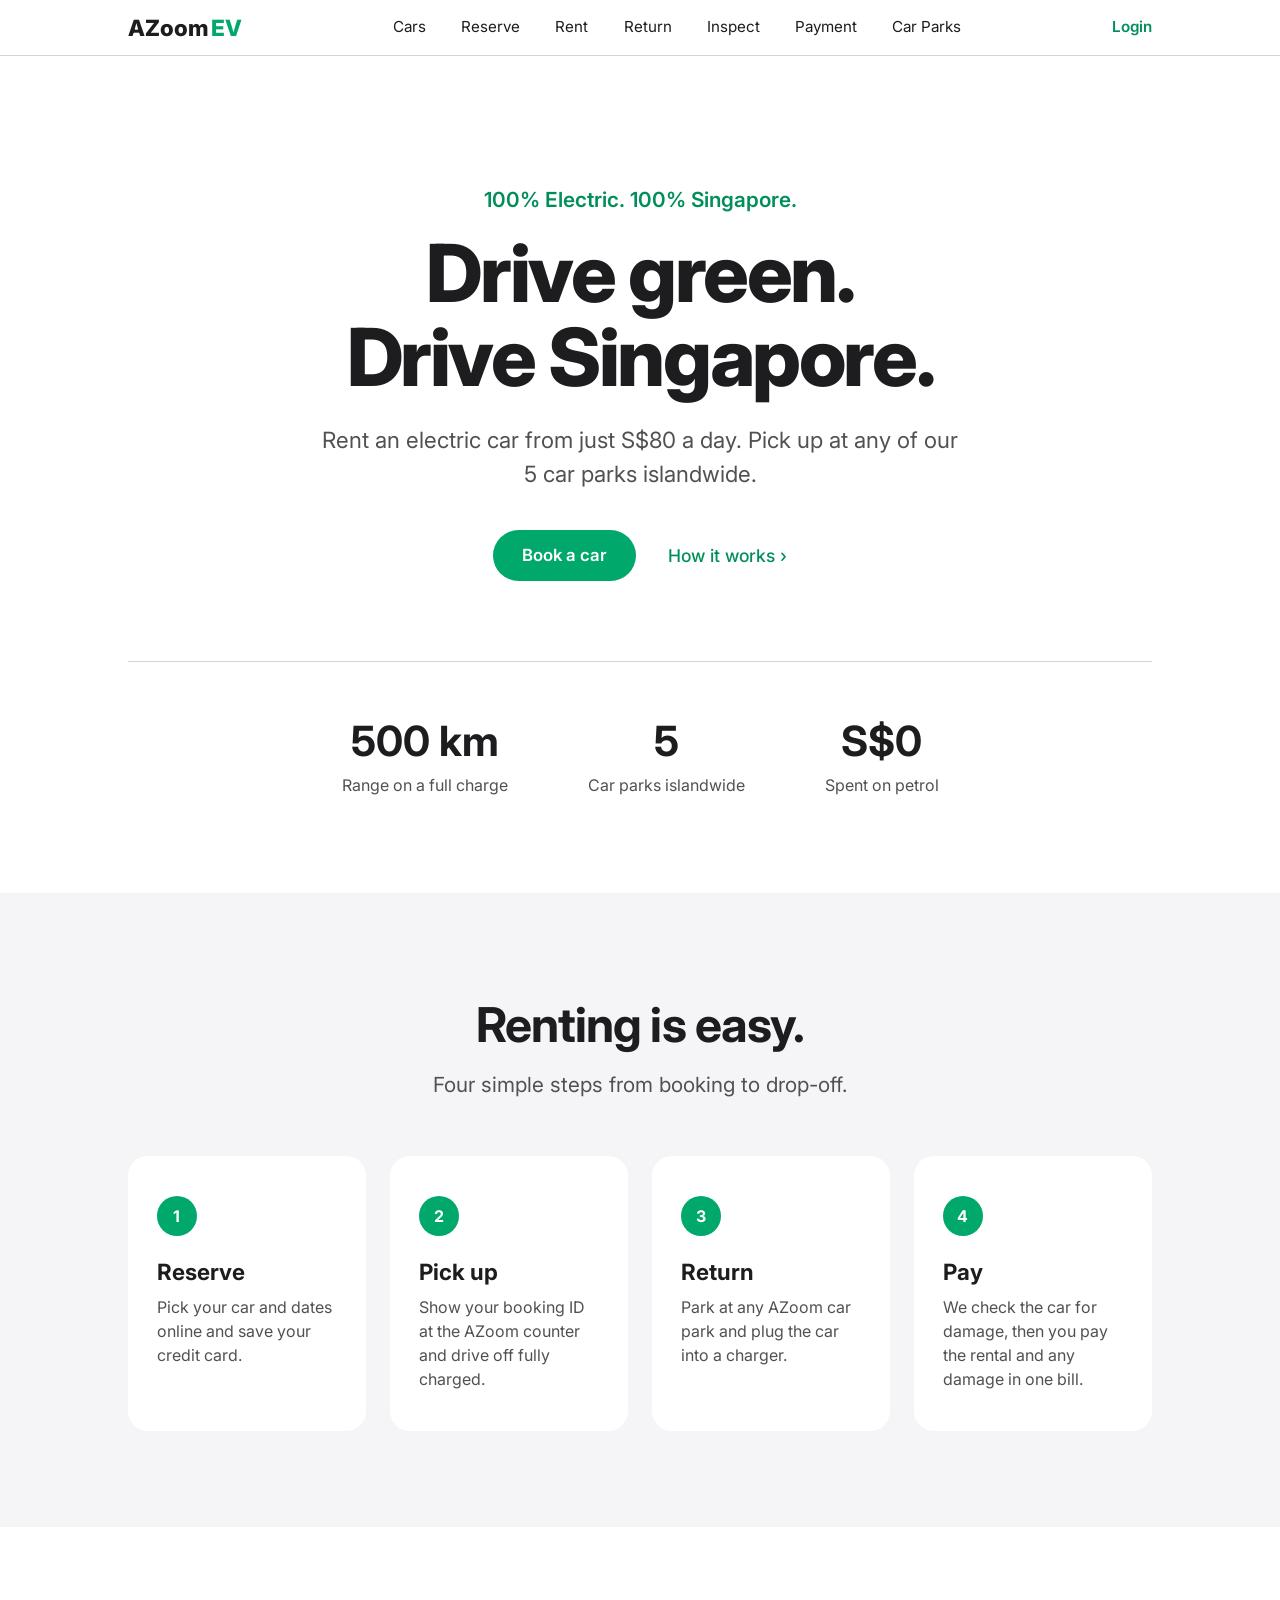
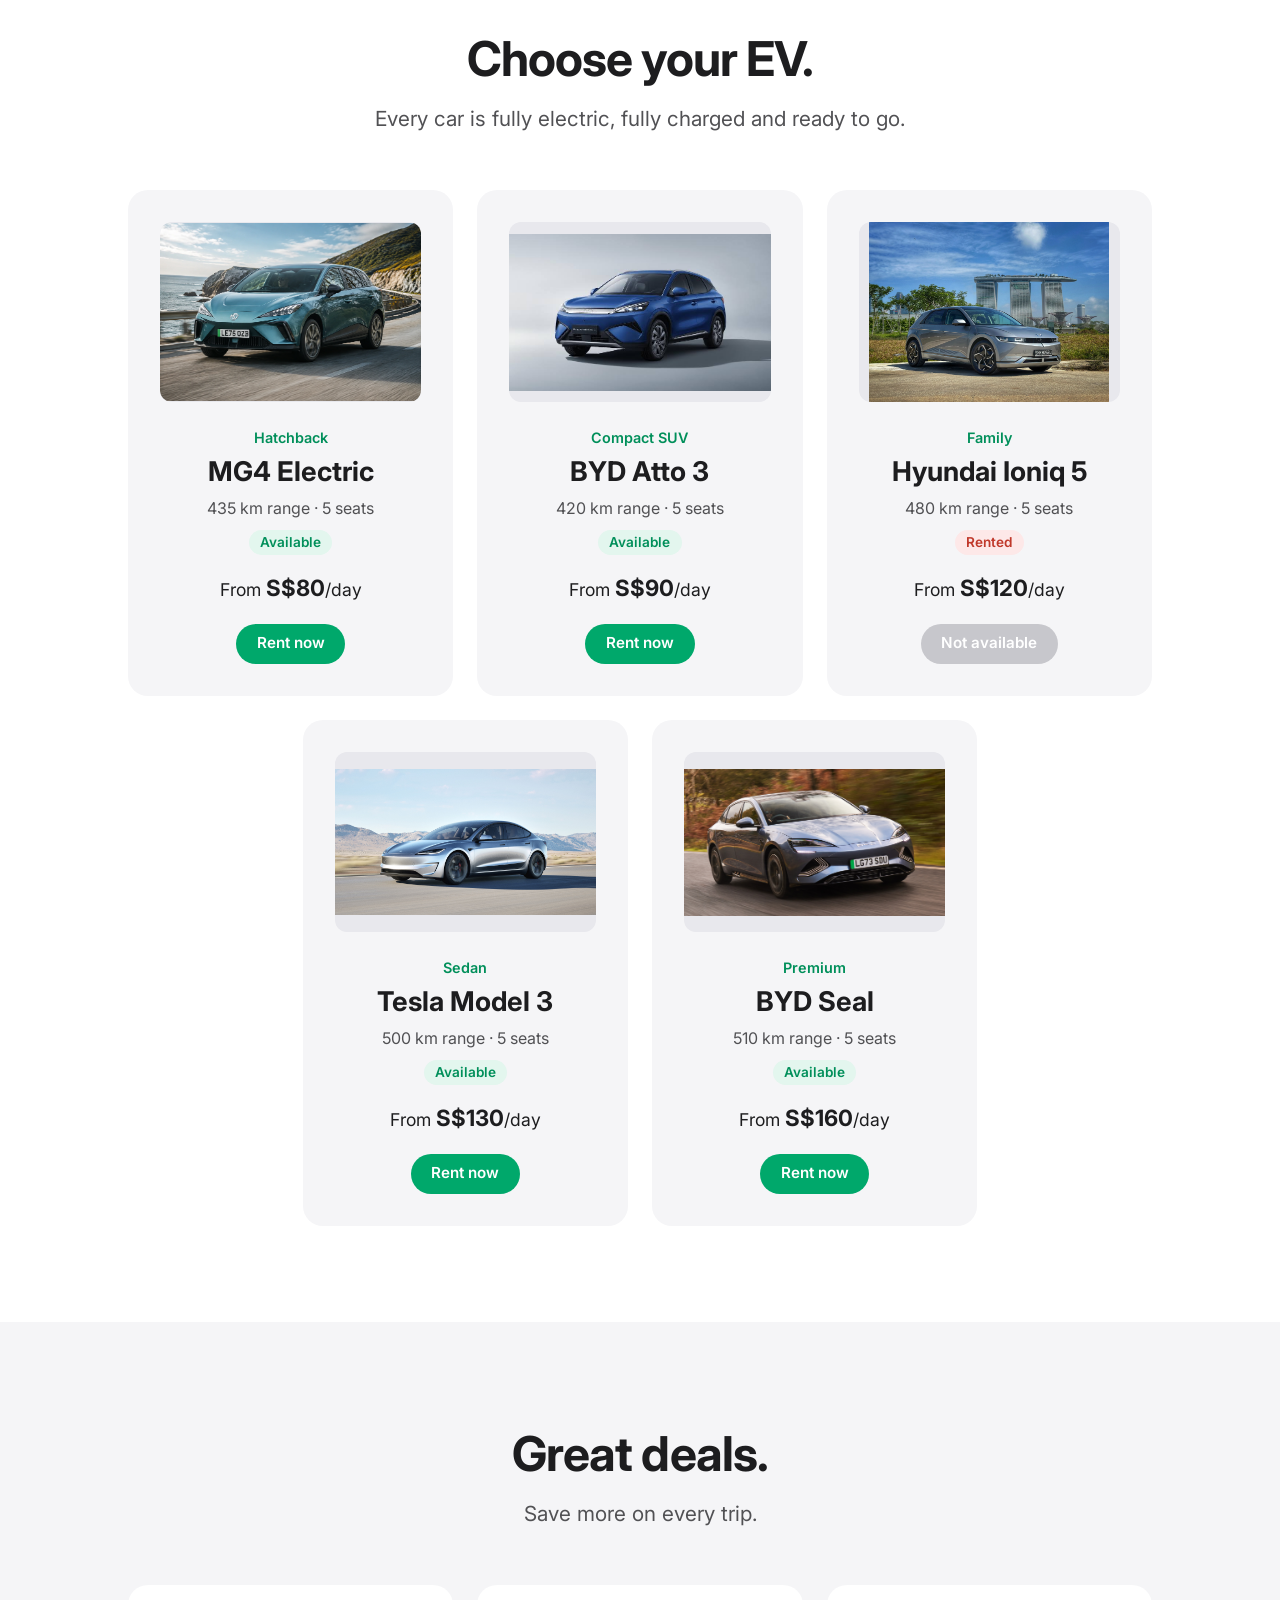
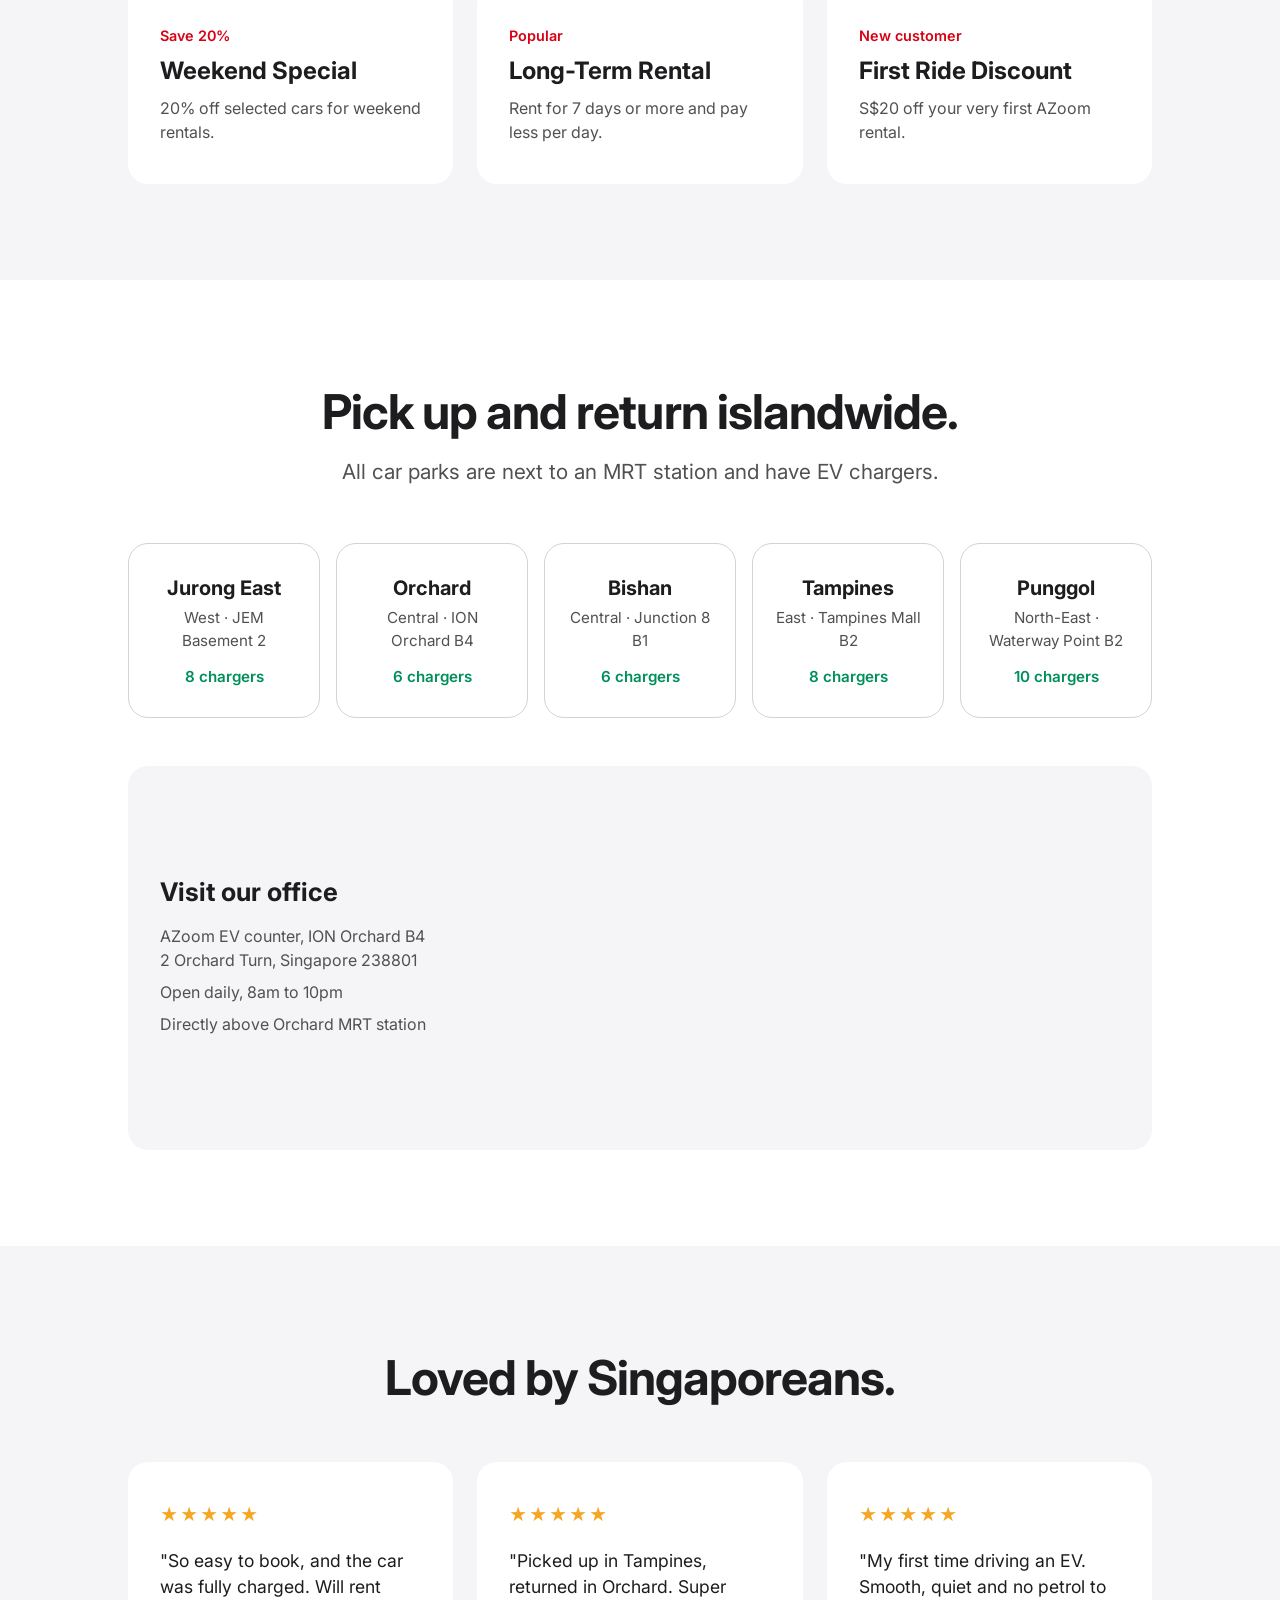
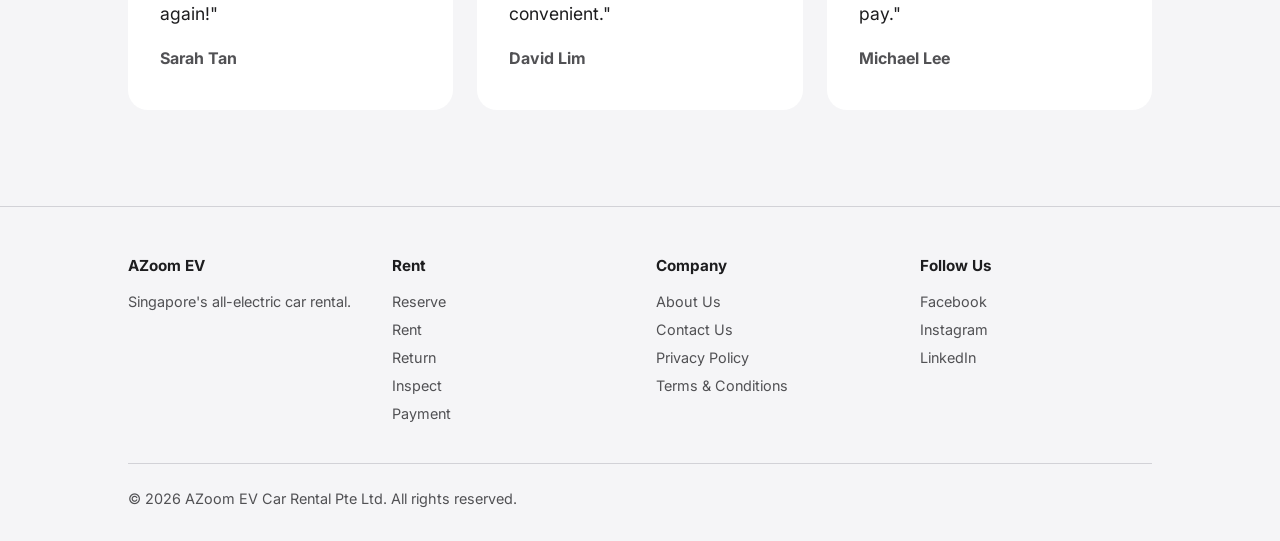
==== commit a104931b: "Add office location with Google Map on the homepage A 'Visit our office' panel under the car park ca" ====
--- a/index.html
+++ b/index.html
@@ -105,6 +105,16 @@
             <p class="section-sub">All car parks are next to an MRT station and have EV chargers.</p>
             <!-- Car park cards are added by script.js from the carParks array in data.js -->
             <div class="carpark_grid" id="carpark-grid"></div>
+
+            <div class="office">
+                <div class="office-info">
+                    <h3>Visit our office</h3>
+                    <p>AZoom EV counter, ION Orchard B4<br>2 Orchard Turn, Singapore 238801</p>
+                    <p>Open daily, 8am to 10pm</p>
+                    <p>Directly above Orchard MRT station</p>
+                </div>
+                <iframe class="office-map" src="https://www.google.com/maps?q=ION+Orchard,+2+Orchard+Turn,+Singapore+238801&output=embed" title="Map of the AZoom EV office at ION Orchard" loading="lazy" referrerpolicy="no-referrer-when-downgrade"></iframe>
+            </div>
         </section>
 
         <!-- Reviews -->
--- a/Car_rental.css
+++ b/Car_rental.css
@@ -382,6 +382,35 @@
     font-weight: 600;
 }
 
+.office {
+    display: grid;
+    grid-template-columns: 1fr 2fr;
+    gap: 2rem;
+    align-items: center;
+    margin-top: 3rem;
+    padding: 2rem;
+    border-radius: 20px;
+    background-color: var(--grey-bg);
+    text-align: left;
+}
+
+.office h3 {
+    font-size: 1.6rem;
+    margin-bottom: 0.8rem;
+}
+
+.office p {
+    margin-bottom: 0.5rem;
+    color: var(--grey-text);
+}
+
+.office-map {
+    width: 100%;
+    height: 320px;
+    border: none;
+    border-radius: 16px;
+}
+
 /* =========================================
    Testimonials
 ========================================= */
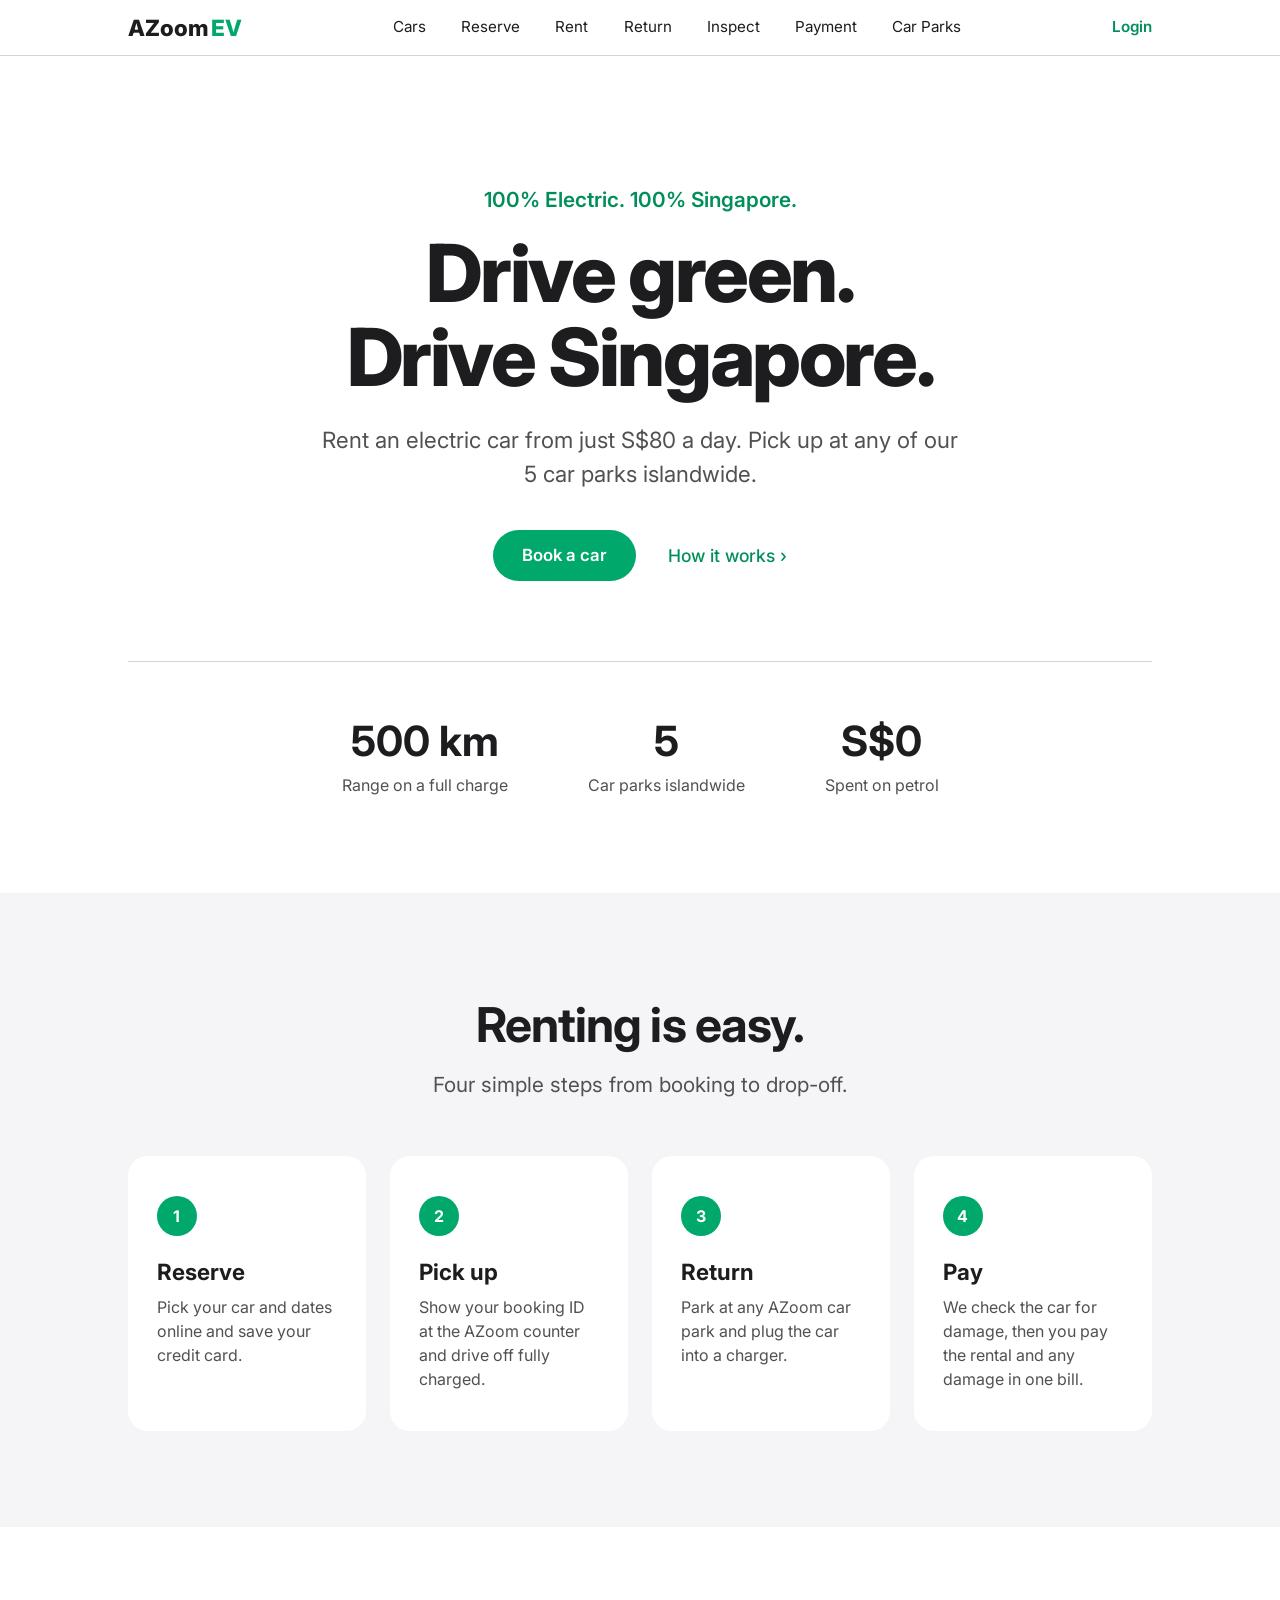
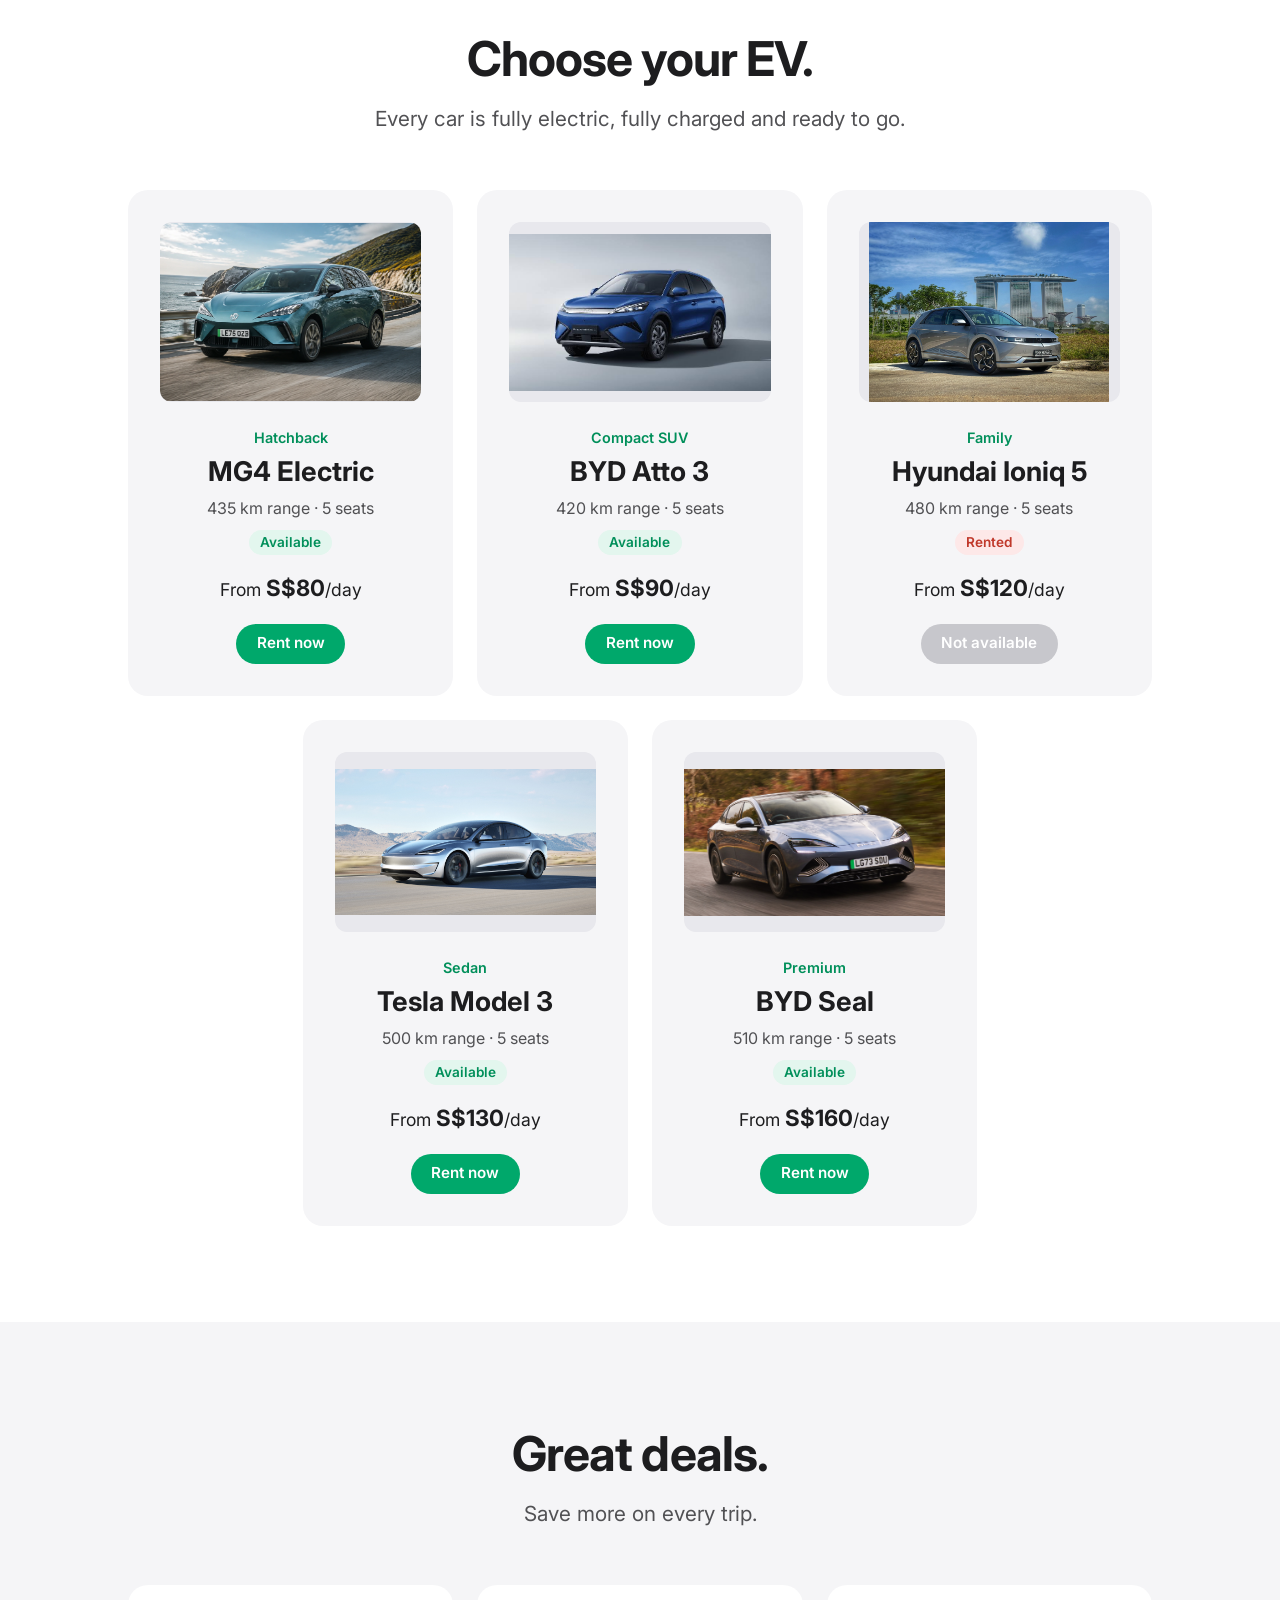
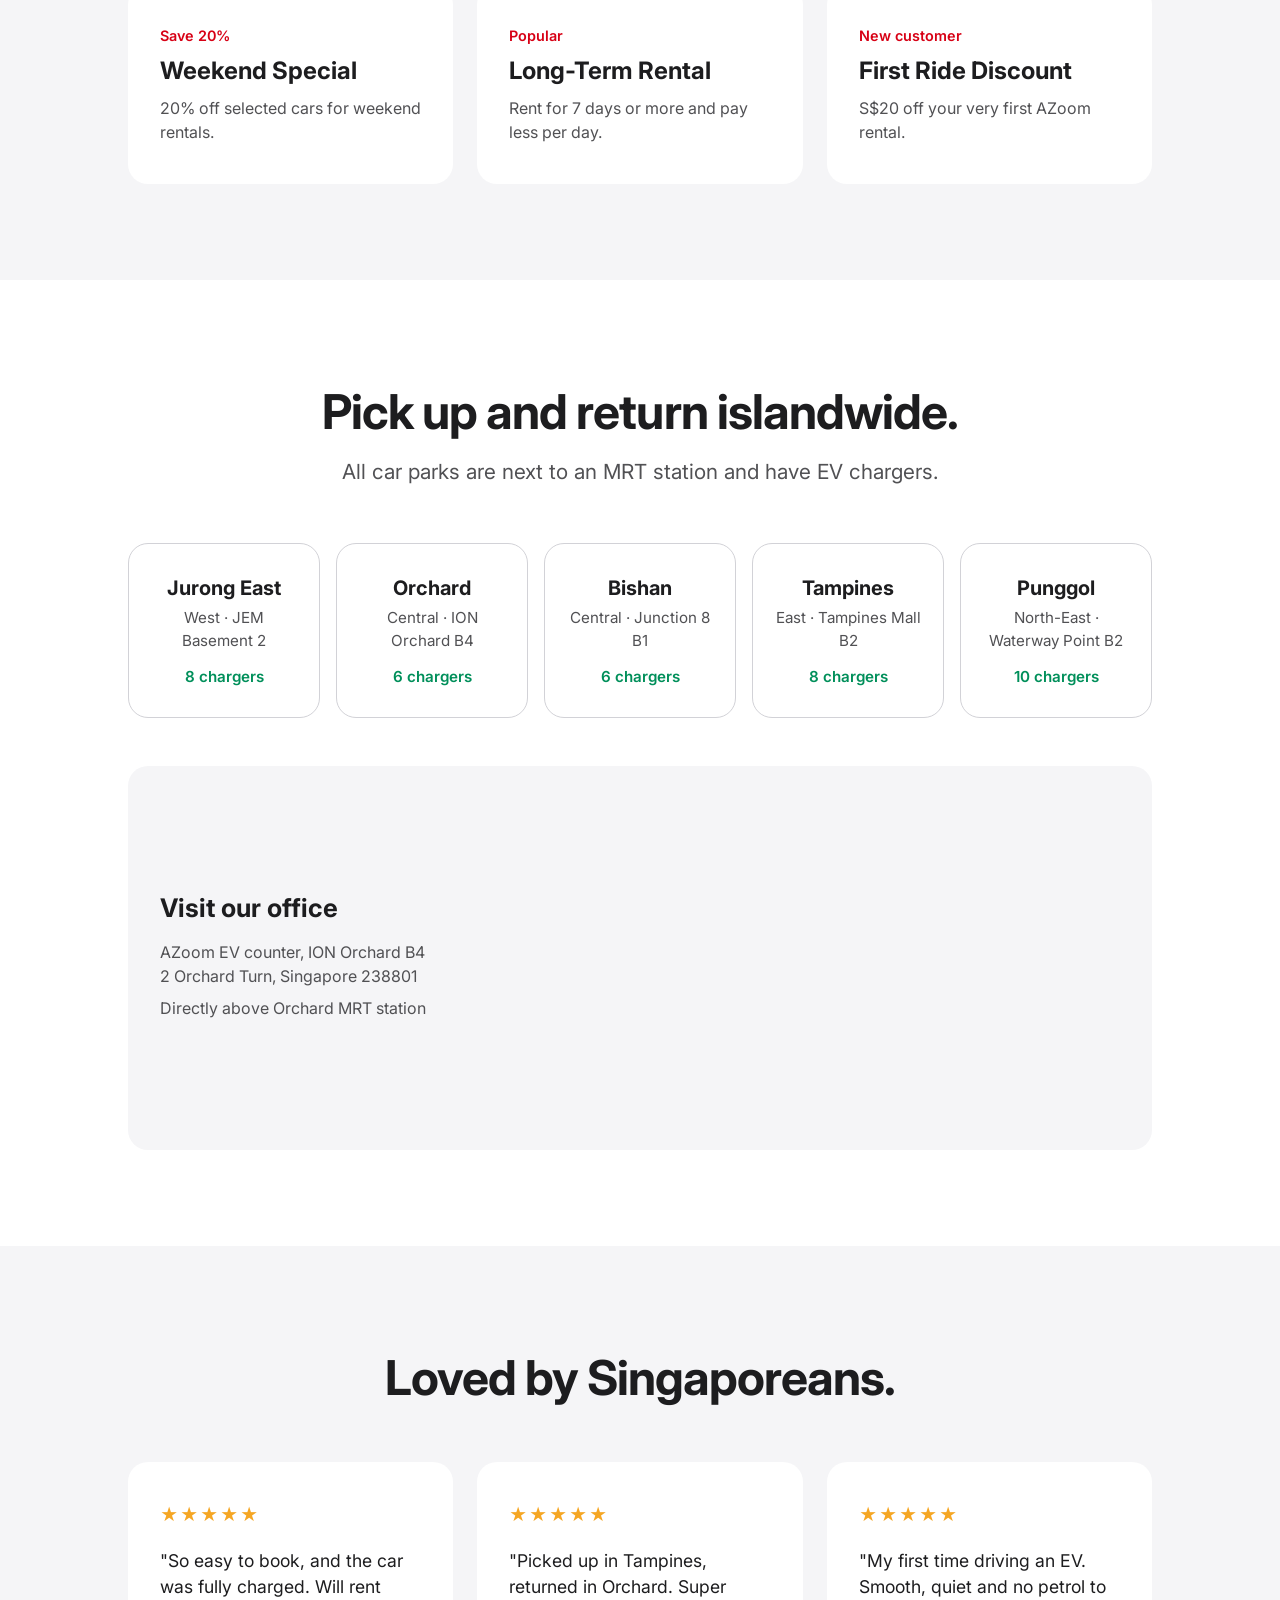
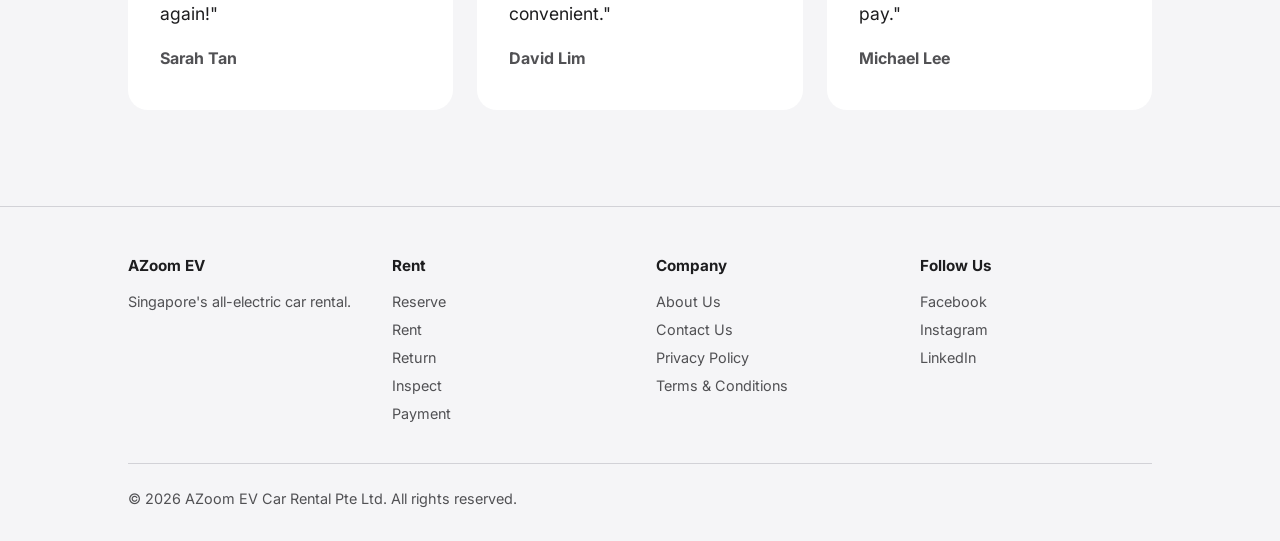
==== commit 9911fc39: "Remove office opening hours Co-Authored-By: Claude Opus 5.5 (1M context) <noreply@anthropic.com> Cla" ====
--- a/index.html
+++ b/index.html
@@ -110,7 +110,6 @@
                 <div class="office-info">
                     <h3>Visit our office</h3>
                     <p>AZoom EV counter, ION Orchard B4<br>2 Orchard Turn, Singapore 238801</p>
-                    <p>Open daily, 8am to 10pm</p>
                     <p>Directly above Orchard MRT station</p>
                 </div>
                 <iframe class="office-map" src="https://www.google.com/maps?q=ION+Orchard,+2+Orchard+Turn,+Singapore+238801&output=embed" title="Map of the AZoom EV office at ION Orchard" loading="lazy" referrerpolicy="no-referrer-when-downgrade"></iframe>
